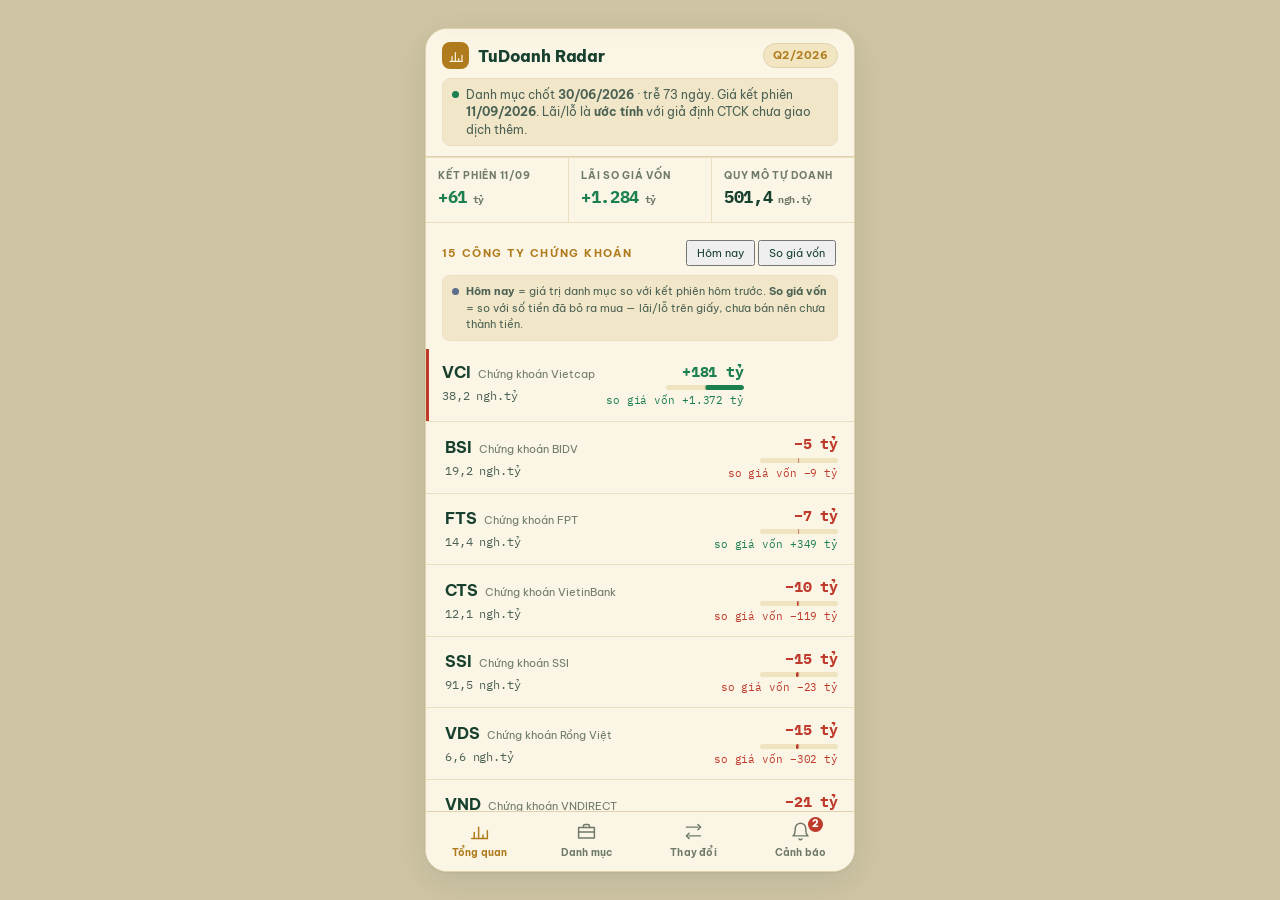
==== docs/index.html @ adf34b7e "Deploy theo cách BCTC Radar: GitHub Pages từ /docs, không cần Cloudflare; nút sao chép mã đăng ký th" ====
<!doctype html>
<html lang="vi">
<head>
<meta charset="utf-8">
<meta name="viewport" content="width=device-width, initial-scale=1, viewport-fit=cover">
<title>TuDoanh Radar</title>
<meta name="description" content="Theo dõi danh mục tự doanh của các công ty chứng khoán niêm yết: giá trị hôm nay, lãi/lỗ so giá vốn, thay đổi theo quý, cảnh báo cuối ngày.">
<link rel="manifest" href="manifest.webmanifest">
<meta name="theme-color" content="#FBF5E6" media="(prefers-color-scheme: light)">
<meta name="theme-color" content="#14301F" media="(prefers-color-scheme: dark)">
<meta name="apple-mobile-web-app-capable" content="yes">
<meta name="apple-mobile-web-app-title" content="TuDoanh">
<link rel="apple-touch-icon" href="icons/icon-192.png">
<link rel="icon" href="icons/icon-192.png">
<link rel="preconnect" href="https://fonts.googleapis.com">
<link rel="preconnect" href="https://fonts.gstatic.com" crossorigin>
<link rel="stylesheet" href="https://fonts.googleapis.com/css2?family=Be+Vietnam+Pro:wght@400;500;600;700;800&family=IBM+Plex+Mono:wght@400;500;600&display=swap">
<link rel="stylesheet" href="styles.css">
</head>
<body>
<div class="stage">
<div class="phone">

  <header>
    <div class="brandrow">
      <div class="mark" aria-hidden="true"><svg class="icon s16" viewBox="0 0 24 24"><path d="M3 20h18"/><path d="M6 20v-7M11 20V7M16 20v-4M21 20V11"/></svg></div>
      <div class="brand">TuDoanh Radar</div>
      <div class="qchip" id="qchip">—</div>
    </div>
    <div class="notice" id="notice">
      <div class="dot" id="noticeDot" aria-hidden="true"></div>
      <div id="noticeText">Đang tải dữ liệu…</div>
    </div>
  </header>

  <main id="main">
    <!-- TAB 1 -->
    <section class="panel on" id="p-over" role="tabpanel" aria-label="Tổng quan">
      <div class="stats" id="overStats"></div>
      <div class="sechead">
        <h2 id="overH2">—</h2>
        <div class="seg mini" role="group" aria-label="Xếp theo">
          <button type="button" data-mode="day" aria-pressed="true">Hôm nay</button>
          <button type="button" data-mode="pnl" aria-pressed="false">So giá vốn</button>
        </div>
      </div>
      <div class="notice" style="margin:0 16px 8px;font-size:11px">
        <div class="dot" style="background:var(--est)" aria-hidden="true"></div>
        <div><b>Hôm nay</b> = giá trị danh mục so với kết phiên hôm trước. <b>So giá vốn</b> = so với số tiền đã bỏ ra mua — lãi/lỗ trên giấy, chưa bán nên chưa thành tiền.</div>
      </div>
      <div class="board" id="brokerBoard"></div>
      <div class="empty" id="overNote"></div>
    </section>

    <!-- TAB 2 -->
    <section class="panel" id="p-port" role="tabpanel" aria-label="Danh mục">
      <div class="pickrow" id="pickRow"></div>
      <div id="portBody"></div>
    </section>

    <!-- TAB 3 -->
    <section class="panel" id="p-diff" role="tabpanel" aria-label="Thay đổi quý">
      <div class="pickrow" id="diffPickRow"></div>
      <div class="notice" style="margin:11px 16px 0">
        <div class="dot" style="background:var(--est)" aria-hidden="true"></div>
        <div>So sánh hai ảnh chụp danh mục cuối hai quý liên tiếp, ghép theo mã. Mua rồi bán hết trong quý sẽ <b>không nhìn thấy</b> — đó là giới hạn của BCTC, không phải của app.</div>
      </div>
      <div id="diffBody"></div>
    </section>

    <!-- TAB 4 -->
    <section class="panel" id="p-alert" role="tabpanel" aria-label="Cảnh báo">
      <div class="sechead"><h2>Phiên gần nhất</h2><div class="meta" id="alertMeta">—</div></div>
      <div id="alertList"></div>

      <div class="sechead"><h2>Công ty theo dõi</h2><div class="meta" id="trackMeta">—</div></div>
      <div id="trackList"></div>
      <div class="setrow">
        <div class="h">Thêm công ty mới hoặc bóc BCTC quý mới: làm trên <b>máy tính</b> (màn hình duyệt). Tại đây chỉ bật/tắt; thay đổi có hiệu lực từ lần chạy 15:20 kế tiếp.</div>
      </div>

      <div class="sechead"><h2>Ngưỡng cảnh báo</h2><div class="meta" id="setMeta">4 quy tắc</div></div>
      <div class="setrow">
        <div class="setlab"><span class="t">R1 · Một mã biến động mạnh</span><span class="v num" id="r1v">—</span></div>
        <input type="range" id="r1" min="3" max="15" step="0.5" aria-label="Ngưỡng R1">
        <div class="h">Chỉ báo khi giá trị nắm giữ mã đó ≥ <span id="r1min">20</span> tỷ. Không có điều kiện kép này thì mọi mã nhỏ nhảy 7% đều rung chuông vô nghĩa.</div>
      </div>
      <div class="setrow">
        <div class="setlab"><span class="t">R2 · Lãi/lỗ toàn danh mục đổi</span><span class="v num" id="r2v">—</span></div>
        <input type="range" id="r2" min="20" max="400" step="10" aria-label="Ngưỡng R2">
        <div class="h">Tính trên một công ty, trong một phiên.</div>
      </div>
      <div class="setrow">
        <div class="setlab"><span class="t">R3 · Mã trụ cột chạm sàn/trần</span><span class="v num">&gt; 20%</span></div>
        <div class="h">Áp dụng cho mã chiếm trên 20% danh mục của một công ty. Luôn bật.</div>
      </div>
      <div class="setrow">
        <div class="setlab"><span class="t">R4 · Lãi/lỗ so giá vốn vượt ngưỡng</span><span class="v num" id="r4v">—</span></div>
        <input type="range" id="r4" min="5" max="40" step="1" aria-label="Ngưỡng R4">
        <div class="h">Chỉ báo lần đầu chạm, không lặp lại mỗi ngày.</div>
      </div>
      <div class="setrow"><div class="h" id="setSaved"></div></div>

      <div class="sechead"><h2>Cách bắn cảnh báo</h2><div class="meta">không máy chủ</div></div>
      <div class="setrow">
        <div class="setlab"><span class="t">Quét một lần sau phiên</span><span class="v num">15:20 · T2–T6</span></div>
        <div class="h">Không có máy chủ nào chạy 24/7. Đúng 15:20, GitHub tự khởi động một máy tạm (~3 phút, miễn phí): lấy giá các mã đang giữ, tính lại danh mục, soi 4 quy tắc, gửi thông báo, lưu kết quả, rồi tắt. Có thể trễ 10–30 phút giờ cao điểm.</div>
      </div>
      <div class="setrow">
        <div class="setlab"><span class="t">Nhịp tim mỗi thứ Hai</span><span class="v">luôn bật</span></div>
        <div class="h">Thứ Hai 15:20 luôn gửi <i>"TuDoanh Radar vẫn chạy"</i> kể cả khi không có gì. Thứ Hai mà máy không rung = có chỗ hỏng.</div>
      </div>
      <div class="setrow">
        <div class="pushstate" id="pushState"><span class="dot"></span><span>Đang kiểm tra…</span></div>
        <button class="btn primary" id="pushBtn" type="button">Bật thông báo trên máy này</button>
        <button class="btn" id="testBtn" type="button" hidden>Gửi thử một thông báo</button>
        <div class="h" id="pushHelp">Bấm một lần trên mỗi điện thoại muốn nhận. Trên Android: cài app vào màn hình chính trước (menu Chrome ⋮ → "Cài đặt ứng dụng" / "Thêm vào màn hình chính"), rồi mở từ màn hình chính mới bấm nút này.</div>
      </div>
      <div class="setrow"><div class="h" id="srcInfo"></div></div>
    </section>
  </main>

  <nav role="tablist">
    <button role="tab" aria-selected="true" data-tab="over"><svg class="icon" viewBox="0 0 24 24" aria-hidden="true"><path d="M3 20h18"/><path d="M6 20v-7M11 20V7M16 20v-4M21 20V11"/></svg><span class="tx">Tổng quan</span></button>
    <button role="tab" aria-selected="false" data-tab="port"><svg class="icon" viewBox="0 0 24 24" aria-hidden="true"><path d="M3 7.5h18v12H3z"/><path d="M8.5 7.5V6a2 2 0 0 1 2-2h3a2 2 0 0 1 2 2v1.5"/><path d="M3 12.5h18"/></svg><span class="tx">Danh mục</span></button>
    <button role="tab" aria-selected="false" data-tab="diff"><svg class="icon" viewBox="0 0 24 24" aria-hidden="true"><path d="M4 7h13M17 4l3 3-3 3"/><path d="M20 17H7M7 14l-3 3 3 3"/></svg><span class="tx">Thay đổi</span></button>
    <button role="tab" aria-selected="false" data-tab="alert"><svg class="icon" viewBox="0 0 24 24" aria-hidden="true"><path d="M18 8.5A6 6 0 0 0 6 8.5c0 6.5-2.5 8.5-2.5 8.5h17S18 15 18 8.5"/><path d="M13.7 20.5a2 2 0 0 1-3.4 0"/></svg><span class="tx">Cảnh báo</span><span class="navcount" id="navCount" hidden>0</span></button>
  </nav>

  <div class="toast" id="toast" aria-live="polite"><div class="notif"><div class="ic"><svg class="icon s16" viewBox="0 0 24 24" aria-hidden="true"><path d="M3 20h18"/><path d="M6 20v-7M11 20V7M16 20v-4M21 20V11"/></svg></div><div><div class="app"><b>TuDoanh Radar</b> · vừa xong</div><div class="ti" id="toastTitle">—</div><div class="bo" id="toastBody"></div><div class="ac">BẤM ĐỂ ĐÓNG</div></div></div></div>

  <div class="sheetwrap" id="sheetWrap">
    <div class="sheet" role="dialog" aria-label="Chi tiết" aria-modal="true">
      <div class="sheethead"><div class="s mono" id="shSym">—</div><div class="sub" id="shSub">—</div>
        <button class="xbtn" id="shClose" type="button" aria-label="Đóng"><svg class="icon s16" viewBox="0 0 24 24" aria-hidden="true"><path d="M18 6L6 18M6 6l12 12"/></svg></button></div>
      <div class="sheetbody" id="shBody"></div>
    </div>
  </div>

</div>
</div>
<script src="config.js"></script>
<script src="app.js"></script>
</body>
</html>
---- docs/styles.css ----
/* ============================================================
   Kế thừa nguyên hệ token của KingStock (static/styles.css) —
   hai app nằm cạnh nhau trên cùng một máy thì phải là anh em.
   Chỉ thêm token mới cho thứ KingStock không có: nhãn nguồn số
   liệu, cờ đối chiếu, và bảng màu phân loại cho biểu đồ tỷ trọng.
   ============================================================ */
:root{
  --bg:#CFC4A4;
  --surface:#FBF5E6;
  --surface-2:#F1E6C8;
  --surface-3:#EFE3C0;
  --line:#DFD1AB;
  --line-soft:#EBDFBF;
  --text:#17402F;
  --text-dim:#4A6154;
  --text-mute:#6F7A69;
  --accent:#AF7B1C;
  --accent-ink:#FFF8E8;
  --accent-soft:#F2E5C2;
  --up:#1B7F4F;
  --down:#BE3A2B;
  --ref:#AF7B1C;
  --shadow:0 1px 2px rgba(23,64,47,.07), 0 10px 30px rgba(23,64,47,.10);

  /* Mới: nguồn gốc con số. Cố ý KHÔNG dùng đỏ/xanh — hai màu đó
     đã dành riêng cho lãi/lỗ, dùng lại sẽ đọc nhầm thành P&L. */
  --est:#5B6E8C;          /* KL ước tính (suy từ giá) */
  --est-bg:#E7E9EE;
  --flag:#C98A12;         /* cờ đối chiếu cần xem lại */
  --flag-bg:#F7EBCD;

  /* Bảng màu phân loại cho biểu đồ tỷ trọng.
     Đã chạy qua scripts/validate_palette.js — PASS cả 6 kiểm định
     (dải sáng, sàn chroma, tách màu cho người mù màu, sàn thị lực
     thường, tương phản nền). Không có đỏ, không có xanh lá. */
  --c1:#1D6FB8; --c2:#C4650F; --c3:#6D4AC0; --c4:#0E9488; --c5:#AF7B1C;
}
@media (prefers-color-scheme:dark){
  :root:not([data-theme="light"]){
    --bg:#0C1E14; --surface:#14301F; --surface-2:#1D3E2A; --surface-3:#22462F;
    --line:#2B5239; --line-soft:#234630;
    --text:#F4EBD5; --text-dim:#C3CFBB; --text-mute:#88997F;
    --accent:#E0B057; --accent-ink:#12281B; --accent-soft:#33482C;
    --up:#3FBF7F; --down:#E8574C; --ref:#E0B057;
    --shadow:0 1px 2px rgba(0,0,0,.45), 0 12px 34px rgba(0,0,0,.5);
    --est:#9DB0CC; --est-bg:#26384A;
    --flag:#E0B057; --flag-bg:#3A3620;
    --c1:#3E87C4; --c2:#C97934; --c3:#8A6AD0; --c4:#219A91; --c5:#B98C37;
  }
}
:root[data-theme="dark"]{
  --bg:#0C1E14; --surface:#14301F; --surface-2:#1D3E2A; --surface-3:#22462F;
  --line:#2B5239; --line-soft:#234630;
  --text:#F4EBD5; --text-dim:#C3CFBB; --text-mute:#88997F;
  --accent:#E0B057; --accent-ink:#12281B; --accent-soft:#33482C;
  --up:#3FBF7F; --down:#E8574C; --ref:#E0B057;
  --shadow:0 1px 2px rgba(0,0,0,.45), 0 12px 34px rgba(0,0,0,.5);
  --est:#9DB0CC; --est-bg:#26384A;
  --flag:#E0B057; --flag-bg:#3A3620;
  --c1:#3E87C4; --c2:#C97934; --c3:#8A6AD0; --c4:#219A91; --c5:#B98C37;
}

*{box-sizing:border-box}
body{
  margin:0;background:var(--bg);color:var(--text);
  font-family:"Be Vietnam Pro",-apple-system,BlinkMacSystemFont,"Segoe UI",Roboto,sans-serif;
  font-size:15px;line-height:1.5;-webkit-font-smoothing:antialiased;
}
.mono{font-family:"IBM Plex Mono",ui-monospace,SFMono-Regular,Menlo,monospace;font-variant-numeric:tabular-nums}
.num{font-family:"IBM Plex Mono",ui-monospace,Menlo,monospace;font-variant-numeric:tabular-nums;letter-spacing:-.01em}
button{font:inherit;color:inherit}
:focus-visible{outline:2px solid var(--accent);outline-offset:2px}
@media (prefers-reduced-motion:reduce){*{animation:none!important;transition:none!important}}

/* ---------- Khung điện thoại ---------- */
.stage{min-height:100vh;display:flex;justify-content:center;align-items:flex-start}
.phone{
  width:100%;max-width:430px;min-height:100vh;height:100dvh;
  background:var(--surface);display:flex;flex-direction:column;position:relative;
  border-left:1px solid var(--line);border-right:1px solid var(--line);
}
@media (min-width:900px){
  .stage{padding:28px 0}
  .phone{min-height:auto;height:calc(100vh - 56px);border-radius:22px;overflow:hidden;box-shadow:var(--shadow);border:1px solid var(--line)}
}
.srcline{font-size:10.5px;color:var(--text-mute);padding:0 16px 10px}
.err{margin:14px 16px;padding:12px;border:1px solid var(--down);border-radius:10px;font-size:12.5px;background:var(--surface-2)}
.phone header{
  flex:0 0 auto;background:var(--surface);border-bottom:1px solid var(--line);
  padding:13px 16px 10px;display:flex;flex-direction:column;gap:9px;
}
.brandrow{display:flex;align-items:center;gap:9px}
.mark{
  width:27px;height:27px;border-radius:8px;background:var(--accent);color:var(--accent-ink);
  display:grid;place-items:center;flex:0 0 auto;
}
.brand{font-weight:800;font-size:16px;letter-spacing:-.01em;flex:1}
.qchip{
  background:var(--accent-soft);color:var(--accent);border:1px solid var(--line);
  padding:3px 9px;border-radius:99px;font-size:11px;font-weight:700;letter-spacing:.04em;
}
/* Dòng này là yêu cầu thiết kế, không phải trang trí: số liệu trễ 45 ngày
   mà không nói ra thì người dùng sẽ tự đánh lừa mình. */
.notice{
  display:flex;align-items:flex-start;gap:7px;font-size:11.5px;color:var(--text-dim);
  background:var(--surface-2);border:1px solid var(--line-soft);border-radius:8px;padding:7px 9px;
}
.notice .dot{width:7px;height:7px;border-radius:50%;background:var(--up);margin-top:5px;flex:0 0 auto}

.phone main{flex:1 1 auto;overflow-y:auto;overscroll-behavior:contain}
.panel{display:none}
.panel.on{display:block}
.sechead{display:flex;align-items:baseline;justify-content:space-between;gap:10px;padding:15px 16px 7px}
.sechead h2{margin:0;font-size:10.5px;font-weight:700;letter-spacing:.13em;text-transform:uppercase;color:var(--accent)}
.sechead .meta{font-size:11px;color:var(--text-mute)}

/* ---------- Dải 3 số tổng ---------- */
.stats{display:grid;grid-template-columns:repeat(3,1fr);gap:1px;background:var(--line-soft);border-block:1px solid var(--line-soft)}
.stat{background:var(--surface);padding:11px 12px;display:flex;flex-direction:column;gap:2px;min-width:0}
.stat .k{font-size:9.5px;letter-spacing:.08em;text-transform:uppercase;color:var(--text-mute);font-weight:700}
.stat .v{font-size:17px;font-weight:700;letter-spacing:-.02em;white-space:nowrap}
.stat .u{font-size:10px;color:var(--text-mute)}
.up{color:var(--up)}.down{color:var(--down)}

/* ---------- Danh sách CTCK ---------- */
.board{display:flex;flex-direction:column}
.brow{
  position:relative;display:grid;grid-template-columns:minmax(0,1fr) auto;gap:10px;
  align-items:center;padding:11px 16px 11px 19px;
  border-bottom:1px solid var(--line-soft);background:none;border-left:0;border-right:0;border-top:0;
  width:100%;text-align:left;cursor:pointer;
}
.brow:hover{background:var(--surface-2)}
.brow::before{content:"";position:absolute;left:0;top:0;bottom:0;width:3px;background:transparent}
.brow.alert::before{background:var(--down)}
.bmain{display:flex;flex-direction:column;gap:3px;min-width:0}
.bsym{display:flex;align-items:baseline;gap:7px}
.bsym .s{font-weight:700;font-size:15.5px}
.bsym .n{font-size:11px;color:var(--text-mute);overflow:hidden;text-overflow:ellipsis;white-space:nowrap}
.bsize{font-size:11.5px;color:var(--text-dim)}
.bpnl{display:flex;flex-direction:column;align-items:flex-end;gap:3px;flex:0 0 auto}
.bpnl .v{font-size:14.5px;font-weight:700;white-space:nowrap}
.bpnl .d{font-size:10.5px;white-space:nowrap}
/* Thanh lãi/lỗ phân kỳ: gốc ở giữa = 0 */
.dbar{width:78px;height:5px;background:var(--surface-3);border-radius:99px;position:relative;overflow:hidden}
.dbar i{position:absolute;top:0;bottom:0;border-radius:99px}
.dbar::after{content:"";position:absolute;left:50%;top:-1px;bottom:-1px;width:1px;background:var(--line);transform:translateX(-.5px)}

/* ---------- Chip ---------- */
.chip{
  display:inline-flex;align-items:center;gap:4px;padding:2px 7px;border-radius:5px;
  font-size:10px;font-weight:700;letter-spacing:.04em;white-space:nowrap;border:1px solid transparent;
}
.chip.est{background:var(--est-bg);color:var(--est);border-color:var(--est)}
.chip.disc{background:var(--surface-2);color:var(--text-mute);border-color:var(--line)}
.chip.flag{background:var(--flag-bg);color:var(--flag);border-color:var(--flag)}
.chip.new{background:rgba(29,111,184,.12);color:var(--c1);border-color:var(--c1)}
.chip.out{background:rgba(190,58,43,.1);color:var(--down);border-color:var(--down)}
.chip.add{background:rgba(27,127,79,.11);color:var(--up);border-color:var(--up)}
.chip.cut{background:var(--surface-2);color:var(--text-dim);border-color:var(--line)}
.chip.cls{background:var(--accent-soft);color:var(--accent);border-color:var(--accent)}
/* Nguồn thứ ba: người dùng gõ vào. Tím — không trùng công bố (xám), ước tính (xanh xám), lãi/lỗ (đỏ/xanh). */
.chip.man{background:rgba(109,74,192,.11);color:var(--c3);border-color:var(--c3)}

/* Ô "không tính được" bấm được → mở nhập tay */
.linkbtn{
  border:0;background:none;padding:0;cursor:pointer;font:inherit;
  color:var(--c3);font-weight:700;text-decoration:underline dotted;text-underline-offset:3px;font-size:inherit;
}
.form{display:flex;flex-direction:column;gap:9px}
.frow{display:grid;grid-template-columns:70px 1fr 1fr 1fr;gap:6px;align-items:end}
.frow label{display:flex;flex-direction:column;gap:3px;font-size:9.5px;letter-spacing:.06em;text-transform:uppercase;color:var(--text-mute);font-weight:700;min-width:0}
.frow input{
  width:100%;min-width:0;background:var(--surface-2);border:1px solid var(--line);border-radius:7px;
  padding:7px 8px;font:inherit;font-size:13px;color:inherit;
}
.frow input.num{font-family:"IBM Plex Mono",Menlo,monospace;text-align:right}
.fadded{display:flex;flex-direction:column;gap:4px}
.fadded div{display:grid;grid-template-columns:60px 1fr auto;gap:8px;font-size:12px;padding:5px 0;border-bottom:1px solid var(--line-soft)}

/* ---------- Chọn CTCK ---------- */
.pickrow{display:flex;gap:7px;overflow-x:auto;padding:11px 16px;border-bottom:1px solid var(--line-soft);scrollbar-width:thin}
.pick{
  flex:0 0 auto;border:1px solid var(--line);background:var(--surface-2);color:var(--text-dim);
  padding:6px 12px;border-radius:99px;font-size:12.5px;font-weight:700;cursor:pointer;
}
.pick[aria-pressed="true"]{background:var(--accent);color:var(--accent-ink);border-color:var(--accent)}

.seg.mini{padding:2px;gap:2px}
.seg.mini button{padding:3px 9px;font-size:11px}

/* ---------- Thẻ tóm tắt danh mục ---------- */
.sumcard{margin:13px 16px;border:1px solid var(--line);border-radius:12px;background:var(--surface-2);overflow:hidden}
.sumtop{padding:12px 14px;display:flex;flex-direction:column;gap:11px}
/* Số lớn duy nhất của thẻ: kết phiên hôm nay. Mọi số khác đứng dưới, nhỏ hơn. */
.hero{display:flex;flex-direction:column;gap:2px;padding-bottom:10px;border-bottom:1px solid var(--line)}
.hero .k{font-size:9.5px;letter-spacing:.08em;text-transform:uppercase;color:var(--text-mute);font-weight:700}
.hero .big{font-size:30px;font-weight:800;letter-spacing:-.03em;line-height:1.1;white-space:nowrap}
.hero .big .u{font-size:14px;font-weight:600;letter-spacing:0;margin-left:3px}
.hero .pct{font-size:12px;font-weight:600}
.hero .pct span{color:var(--text-mute);font-weight:400}
.sumgrid{display:grid;grid-template-columns:1fr 1fr;gap:9px 12px}
.sumgrid>div{display:flex;flex-direction:column;gap:1px;min-width:0}
.sumgrid .k{font-size:9.5px;letter-spacing:.07em;text-transform:uppercase;color:var(--text-mute);font-weight:700}
.sumgrid .v{font-size:15px;font-weight:700;white-space:nowrap}

/* ---------- Biểu đồ tỷ trọng (thanh xếp chồng) ---------- */
.compbar{display:flex;gap:2px;height:24px;border-radius:6px;overflow:hidden;background:var(--surface-3)}
.compbar i{display:block;min-width:3px}
.compbar i.other{
  background:repeating-linear-gradient(45deg,var(--surface-3),var(--surface-3) 3px,var(--line) 3px,var(--line) 5px);
}
.legend{display:flex;flex-wrap:wrap;gap:5px 13px;font-size:11px;color:var(--text-dim)}
.legend span{display:inline-flex;align-items:center;gap:5px}
.legend i{width:9px;height:9px;border-radius:2.5px;flex:0 0 auto}
.legend i.other{background:repeating-linear-gradient(45deg,var(--surface-3),var(--surface-3) 2px,var(--line) 2px,var(--line) 4px)}

/* ---------- Nhóm tài sản ---------- */
.acrow{display:flex;gap:6px;padding:0 16px 10px}
.ac{
  flex:1;border:1px solid var(--line);background:var(--surface);border-radius:8px;
  padding:7px 4px;cursor:pointer;display:flex;flex-direction:column;gap:1px;align-items:center;
}
.ac[aria-pressed="true"]{background:var(--accent-soft);border-color:var(--accent)}
.ac .t{font-size:11px;font-weight:700;letter-spacing:.05em}
.ac .n{font-size:10px;color:var(--text-mute)}

/* ---------- Bảng nắm giữ ---------- */
.hhead,.hrow{
  display:grid;grid-template-columns:minmax(56px,auto) minmax(0,1fr) minmax(76px,auto);
  gap:10px;padding:9px 16px;align-items:center;
}
.hhead{
  font-size:9.5px;letter-spacing:.07em;text-transform:uppercase;color:var(--text-mute);font-weight:700;
  border-block:1px solid var(--line-soft);background:var(--surface-2);position:sticky;top:0;z-index:2;
}
.hrow{border-bottom:1px solid var(--line-soft);background:none;border-left:0;border-right:0;border-top:0;width:100%;text-align:left;cursor:pointer}
.hrow:hover{background:var(--surface-2)}
.hsym{display:flex;flex-direction:column;gap:2px;min-width:0}
.hsym .s{font-weight:700;font-size:14.5px}
.hmid{display:flex;flex-direction:column;gap:2px;min-width:0;font-size:11px;color:var(--text-dim)}
.hmid .kl{display:flex;align-items:center;gap:5px;flex-wrap:wrap}
.hval{display:flex;flex-direction:column;align-items:flex-end;gap:2px;white-space:nowrap}
.hval .v{font-size:14px;font-weight:600}
.hval .c{font-size:10.5px;font-weight:600}

/* ---------- Hộp trống / ghi chú ---------- */
.empty{
  margin:14px 16px;padding:15px;border:1px dashed var(--line);border-radius:11px;
  background:var(--surface-2);font-size:12.5px;color:var(--text-dim);line-height:1.6;
}
.empty b{color:var(--text);display:block;margin-bottom:4px;font-size:13px}

/* ---------- Cảnh báo ---------- */
.alert{
  display:flex;gap:11px;padding:12px 16px;border-bottom:1px solid var(--line-soft);align-items:flex-start;
}
.rulebadge{
  flex:0 0 auto;width:31px;height:31px;border-radius:8px;display:grid;place-items:center;
  font-size:11.5px;font-weight:800;background:var(--surface-2);border:1px solid var(--line);color:var(--text-dim);
}
.rulebadge.hot{background:var(--down);border-color:var(--down);color:#fff}
.abody{flex:1;min-width:0;display:flex;flex-direction:column;gap:3px}
.atitle{font-size:13.5px;font-weight:600;line-height:1.4}
.ameta{font-size:10.5px;color:var(--text-mute)}

/* ---------- Cài đặt ---------- */
.setrow{padding:13px 16px;border-bottom:1px solid var(--line-soft);display:flex;flex-direction:column;gap:7px}
.setlab{display:flex;justify-content:space-between;align-items:baseline;gap:10px}
.setlab .t{font-size:13px;font-weight:600}
.setlab .v{font-size:13px;font-weight:700;color:var(--accent)}
.setrow .h{font-size:11px;color:var(--text-mute);line-height:1.5}
input[type=range]{width:100%;accent-color:var(--accent);margin:0}
.btn{
  border:1px solid var(--line);background:var(--surface-2);color:var(--text);
  padding:9px 15px;border-radius:9px;font-size:13.5px;font-weight:600;cursor:pointer;
}
.btn.primary{background:var(--accent);border-color:var(--accent);color:var(--accent-ink)}
.btn.ghost{background:none}

/* ---------- Danh sách công ty theo dõi (tab Cài đặt) ---------- */
.trow{
  display:grid;grid-template-columns:minmax(0,1fr) auto auto;gap:10px;align-items:center;
  padding:10px 12px 10px 16px;border-bottom:1px solid var(--line-soft);
}
.trow.off{opacity:.55}
.trow .nm{display:flex;flex-direction:column;gap:1px;min-width:0}
.trow .nm .s{font-weight:700;font-size:14px}
.trow .nm .n{font-size:10.5px;color:var(--text-mute);overflow:hidden;text-overflow:ellipsis;white-space:nowrap}
.tbtn{
  border:1px solid var(--line);background:var(--surface-2);border-radius:7px;
  padding:5px 9px;font-size:11px;font-weight:600;cursor:pointer;white-space:nowrap;color:var(--text-dim);
}
.tbtn.x{width:30px;padding:5px 0;display:grid;place-items:center;color:var(--down)}
.search{
  width:100%;background:var(--surface-2);border:1px solid var(--line);border-radius:9px;
  padding:9px 11px;font:inherit;font-size:14px;color:inherit;
}
.urow{
  display:grid;grid-template-columns:minmax(0,1fr) auto;gap:10px;align-items:center;
  padding:9px 0;border-bottom:1px solid var(--line-soft);
}
.urow .floor{font-size:9.5px;letter-spacing:.06em;color:var(--text-mute);margin-left:6px;font-weight:600}
.confirm{
  display:flex;gap:8px;align-items:center;flex-wrap:wrap;padding:9px 12px;
  background:var(--flag-bg);border-top:1px solid var(--flag);font-size:12px;
}
.confirm .btn{padding:5px 10px;font-size:12px}

/* ---------- Xem trước thông báo (mô phỏng thẻ Android) ---------- */
.notif{
  margin:4px 0 2px;border:1px solid var(--line);border-radius:14px;background:var(--surface);
  box-shadow:var(--shadow);padding:11px 13px;display:grid;grid-template-columns:auto 1fr;gap:10px;align-items:start;
}
.notif .ic{width:34px;height:34px;border-radius:9px;background:var(--accent);color:var(--accent-ink);display:grid;place-items:center}
.notif .app{font-size:10.5px;color:var(--text-mute);display:flex;gap:6px;align-items:center}
.notif .app b{color:var(--text-dim);font-weight:600}
.notif .ti{font-size:13.5px;font-weight:700;margin-top:2px;line-height:1.35}
.notif .bo{font-size:12px;color:var(--text-dim);line-height:1.45;margin-top:1px}
.notif .ac{font-size:11px;color:var(--accent);font-weight:700;margin-top:6px;letter-spacing:.03em}

/* Thông báo thử trượt xuống trong khung điện thoại */
.toast{
  position:absolute;left:10px;right:10px;top:8px;z-index:60;
  transform:translateY(-130%);transition:transform .35s cubic-bezier(.2,.8,.2,1);
}
.toast.on{transform:translateY(0)}
.toast .notif{margin:0}

.pushstate{display:flex;align-items:center;gap:8px;font-size:12px;color:var(--text-dim)}
.pushstate .dot{width:8px;height:8px;border-radius:50%;background:var(--line);flex:0 0 auto}
.pushstate.on .dot{background:var(--up)}

/* ---------- Thanh tab dưới ---------- */
.phone nav{
  flex:0 0 auto;display:grid;grid-template-columns:repeat(4,1fr);
  background:var(--surface);border-top:1px solid var(--line);
}
.phone nav button{
  border:0;background:none;padding:9px 2px 11px;cursor:pointer;
  display:flex;flex-direction:column;align-items:center;gap:3px;color:var(--text-mute);position:relative;
}
.phone nav button[aria-selected="true"]{color:var(--accent)}
.phone nav .tx{font-size:10px;font-weight:700;letter-spacing:.02em}
.navcount{
  position:absolute;top:5px;left:calc(50% + 7px);min-width:15px;height:15px;padding:0 4px;
  border-radius:99px;background:var(--down);color:#fff;font-size:9.5px;font-weight:800;
  display:grid;place-items:center;
}
.icon{width:21px;height:21px;fill:none;stroke:currentColor;stroke-width:1.7;stroke-linecap:round;stroke-linejoin:round}
.icon.s16{width:16px;height:16px}

/* ---------- Sheet chi tiết ---------- */
.sheetwrap{
  position:absolute;inset:0;background:rgba(23,64,47,.4);display:none;
  align-items:flex-end;z-index:40;
}
.sheetwrap.on{display:flex}
.sheet{
  width:100%;max-height:82%;background:var(--surface);border-radius:16px 16px 0 0;
  border-top:1px solid var(--line);display:flex;flex-direction:column;overflow:hidden;
}
.sheethead{
  padding:13px 15px;border-bottom:1px solid var(--line-soft);display:flex;align-items:center;gap:10px;
}
.sheethead .s{font-size:17px;font-weight:800}
.sheethead .sub{font-size:11px;color:var(--text-mute);flex:1}
.xbtn{border:1px solid var(--line);background:var(--surface-2);border-radius:8px;width:30px;height:30px;display:grid;place-items:center;cursor:pointer;flex:0 0 auto}
.sheetbody{padding:14px 15px 20px;overflow-y:auto;display:flex;flex-direction:column;gap:13px}
.kv{display:grid;grid-template-columns:1fr auto;gap:8px 12px;font-size:13px}
.kv dt{color:var(--text-mute);font-size:12px}
.kv dd{margin:0;font-weight:600;text-align:right}
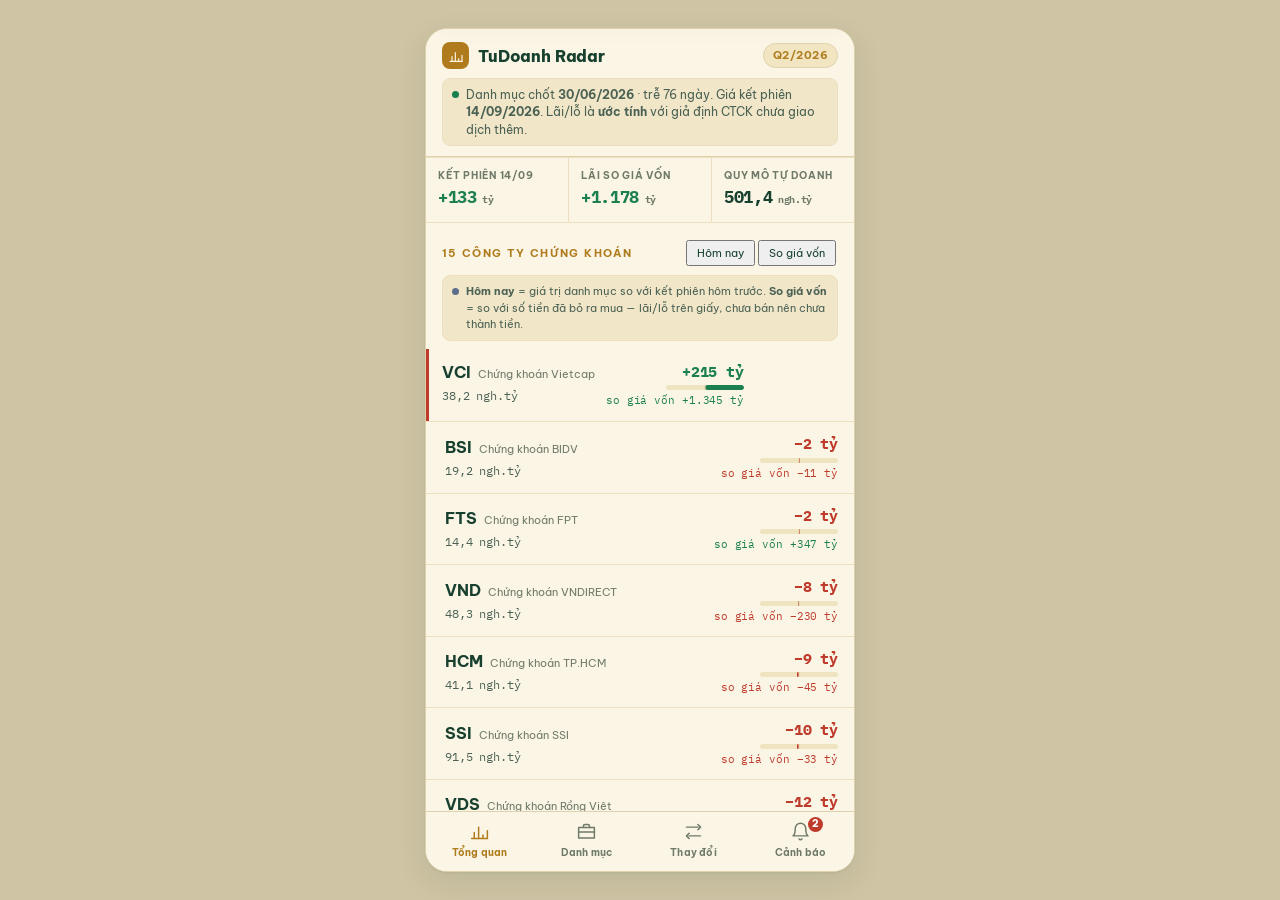
==== commit d96de543: "Job không tin nến hôm nay khi DNSE chưa chốt; chạy lại 14/09 với giá kết phiên 14/09/2026 job 15:32 " ====
--- a/docs/index.html
+++ b/docs/index.html
@@ -1,145 +1,145 @@
-<!doctype html>
-<html lang="vi">
-<head>
-<meta charset="utf-8">
-<meta name="viewport" content="width=device-width, initial-scale=1, viewport-fit=cover">
-<title>TuDoanh Radar</title>
-<meta name="description" content="Theo dõi danh mục tự doanh của các công ty chứng khoán niêm yết: giá trị hôm nay, lãi/lỗ so giá vốn, thay đổi theo quý, cảnh báo cuối ngày.">
-<link rel="manifest" href="manifest.webmanifest">
-<meta name="theme-color" content="#FBF5E6" media="(prefers-color-scheme: light)">
-<meta name="theme-color" content="#14301F" media="(prefers-color-scheme: dark)">
-<meta name="apple-mobile-web-app-capable" content="yes">
-<meta name="apple-mobile-web-app-title" content="TuDoanh">
-<link rel="apple-touch-icon" href="icons/icon-192.png">
-<link rel="icon" href="icons/icon-192.png">
-<link rel="preconnect" href="https://fonts.googleapis.com">
-<link rel="preconnect" href="https://fonts.gstatic.com" crossorigin>
-<link rel="stylesheet" href="https://fonts.googleapis.com/css2?family=Be+Vietnam+Pro:wght@400;500;600;700;800&family=IBM+Plex+Mono:wght@400;500;600&display=swap">
-<link rel="stylesheet" href="styles.css">
-</head>
-<body>
-<div class="stage">
-<div class="phone">
-
-  <header>
-    <div class="brandrow">
-      <div class="mark" aria-hidden="true"><svg class="icon s16" viewBox="0 0 24 24"><path d="M3 20h18"/><path d="M6 20v-7M11 20V7M16 20v-4M21 20V11"/></svg></div>
-      <div class="brand">TuDoanh Radar</div>
-      <div class="qchip" id="qchip">—</div>
-    </div>
-    <div class="notice" id="notice">
-      <div class="dot" id="noticeDot" aria-hidden="true"></div>
-      <div id="noticeText">Đang tải dữ liệu…</div>
-    </div>
-  </header>
-
-  <main id="main">
-    <!-- TAB 1 -->
-    <section class="panel on" id="p-over" role="tabpanel" aria-label="Tổng quan">
-      <div class="stats" id="overStats"></div>
-      <div class="sechead">
-        <h2 id="overH2">—</h2>
-        <div class="seg mini" role="group" aria-label="Xếp theo">
-          <button type="button" data-mode="day" aria-pressed="true">Hôm nay</button>
-          <button type="button" data-mode="pnl" aria-pressed="false">So giá vốn</button>
-        </div>
-      </div>
-      <div class="notice" style="margin:0 16px 8px;font-size:11px">
-        <div class="dot" style="background:var(--est)" aria-hidden="true"></div>
-        <div><b>Hôm nay</b> = giá trị danh mục so với kết phiên hôm trước. <b>So giá vốn</b> = so với số tiền đã bỏ ra mua — lãi/lỗ trên giấy, chưa bán nên chưa thành tiền.</div>
-      </div>
-      <div class="board" id="brokerBoard"></div>
-      <div class="empty" id="overNote"></div>
-    </section>
-
-    <!-- TAB 2 -->
-    <section class="panel" id="p-port" role="tabpanel" aria-label="Danh mục">
-      <div class="pickrow" id="pickRow"></div>
-      <div id="portBody"></div>
-    </section>
-
-    <!-- TAB 3 -->
-    <section class="panel" id="p-diff" role="tabpanel" aria-label="Thay đổi quý">
-      <div class="pickrow" id="diffPickRow"></div>
-      <div class="notice" style="margin:11px 16px 0">
-        <div class="dot" style="background:var(--est)" aria-hidden="true"></div>
-        <div>So sánh hai ảnh chụp danh mục cuối hai quý liên tiếp, ghép theo mã. Mua rồi bán hết trong quý sẽ <b>không nhìn thấy</b> — đó là giới hạn của BCTC, không phải của app.</div>
-      </div>
-      <div id="diffBody"></div>
-    </section>
-
-    <!-- TAB 4 -->
-    <section class="panel" id="p-alert" role="tabpanel" aria-label="Cảnh báo">
-      <div class="sechead"><h2>Phiên gần nhất</h2><div class="meta" id="alertMeta">—</div></div>
-      <div id="alertList"></div>
-
-      <div class="sechead"><h2>Công ty theo dõi</h2><div class="meta" id="trackMeta">—</div></div>
-      <div id="trackList"></div>
-      <div class="setrow">
-        <div class="h">Thêm công ty mới hoặc bóc BCTC quý mới: làm trên <b>máy tính</b> (màn hình duyệt). Tại đây chỉ bật/tắt; thay đổi có hiệu lực từ lần chạy 15:20 kế tiếp.</div>
-      </div>
-
-      <div class="sechead"><h2>Ngưỡng cảnh báo</h2><div class="meta" id="setMeta">4 quy tắc</div></div>
-      <div class="setrow">
-        <div class="setlab"><span class="t">R1 · Một mã biến động mạnh</span><span class="v num" id="r1v">—</span></div>
-        <input type="range" id="r1" min="3" max="15" step="0.5" aria-label="Ngưỡng R1">
-        <div class="h">Chỉ báo khi giá trị nắm giữ mã đó ≥ <span id="r1min">20</span> tỷ. Không có điều kiện kép này thì mọi mã nhỏ nhảy 7% đều rung chuông vô nghĩa.</div>
-      </div>
-      <div class="setrow">
-        <div class="setlab"><span class="t">R2 · Lãi/lỗ toàn danh mục đổi</span><span class="v num" id="r2v">—</span></div>
-        <input type="range" id="r2" min="20" max="400" step="10" aria-label="Ngưỡng R2">
-        <div class="h">Tính trên một công ty, trong một phiên.</div>
-      </div>
-      <div class="setrow">
-        <div class="setlab"><span class="t">R3 · Mã trụ cột chạm sàn/trần</span><span class="v num">&gt; 20%</span></div>
-        <div class="h">Áp dụng cho mã chiếm trên 20% danh mục của một công ty. Luôn bật.</div>
-      </div>
-      <div class="setrow">
-        <div class="setlab"><span class="t">R4 · Lãi/lỗ so giá vốn vượt ngưỡng</span><span class="v num" id="r4v">—</span></div>
-        <input type="range" id="r4" min="5" max="40" step="1" aria-label="Ngưỡng R4">
-        <div class="h">Chỉ báo lần đầu chạm, không lặp lại mỗi ngày.</div>
-      </div>
-      <div class="setrow"><div class="h" id="setSaved"></div></div>
-
-      <div class="sechead"><h2>Cách bắn cảnh báo</h2><div class="meta">không máy chủ</div></div>
-      <div class="setrow">
-        <div class="setlab"><span class="t">Quét một lần sau phiên</span><span class="v num">15:20 · T2–T6</span></div>
-        <div class="h">Không có máy chủ nào chạy 24/7. Đúng 15:20, GitHub tự khởi động một máy tạm (~3 phút, miễn phí): lấy giá các mã đang giữ, tính lại danh mục, soi 4 quy tắc, gửi thông báo, lưu kết quả, rồi tắt. Có thể trễ 10–30 phút giờ cao điểm.</div>
-      </div>
-      <div class="setrow">
-        <div class="setlab"><span class="t">Nhịp tim mỗi thứ Hai</span><span class="v">luôn bật</span></div>
-        <div class="h">Thứ Hai 15:20 luôn gửi <i>"TuDoanh Radar vẫn chạy"</i> kể cả khi không có gì. Thứ Hai mà máy không rung = có chỗ hỏng.</div>
-      </div>
-      <div class="setrow">
-        <div class="pushstate" id="pushState"><span class="dot"></span><span>Đang kiểm tra…</span></div>
-        <button class="btn primary" id="pushBtn" type="button">Bật thông báo trên máy này</button>
-        <button class="btn" id="testBtn" type="button" hidden>Gửi thử một thông báo</button>
-        <div class="h" id="pushHelp">Bấm một lần trên mỗi điện thoại muốn nhận. Trên Android: cài app vào màn hình chính trước (menu Chrome ⋮ → "Cài đặt ứng dụng" / "Thêm vào màn hình chính"), rồi mở từ màn hình chính mới bấm nút này.</div>
-      </div>
-      <div class="setrow"><div class="h" id="srcInfo"></div></div>
-    </section>
-  </main>
-
-  <nav role="tablist">
-    <button role="tab" aria-selected="true" data-tab="over"><svg class="icon" viewBox="0 0 24 24" aria-hidden="true"><path d="M3 20h18"/><path d="M6 20v-7M11 20V7M16 20v-4M21 20V11"/></svg><span class="tx">Tổng quan</span></button>
-    <button role="tab" aria-selected="false" data-tab="port"><svg class="icon" viewBox="0 0 24 24" aria-hidden="true"><path d="M3 7.5h18v12H3z"/><path d="M8.5 7.5V6a2 2 0 0 1 2-2h3a2 2 0 0 1 2 2v1.5"/><path d="M3 12.5h18"/></svg><span class="tx">Danh mục</span></button>
-    <button role="tab" aria-selected="false" data-tab="diff"><svg class="icon" viewBox="0 0 24 24" aria-hidden="true"><path d="M4 7h13M17 4l3 3-3 3"/><path d="M20 17H7M7 14l-3 3 3 3"/></svg><span class="tx">Thay đổi</span></button>
-    <button role="tab" aria-selected="false" data-tab="alert"><svg class="icon" viewBox="0 0 24 24" aria-hidden="true"><path d="M18 8.5A6 6 0 0 0 6 8.5c0 6.5-2.5 8.5-2.5 8.5h17S18 15 18 8.5"/><path d="M13.7 20.5a2 2 0 0 1-3.4 0"/></svg><span class="tx">Cảnh báo</span><span class="navcount" id="navCount" hidden>0</span></button>
-  </nav>
-
-  <div class="toast" id="toast" aria-live="polite"><div class="notif"><div class="ic"><svg class="icon s16" viewBox="0 0 24 24" aria-hidden="true"><path d="M3 20h18"/><path d="M6 20v-7M11 20V7M16 20v-4M21 20V11"/></svg></div><div><div class="app"><b>TuDoanh Radar</b> · vừa xong</div><div class="ti" id="toastTitle">—</div><div class="bo" id="toastBody"></div><div class="ac">BẤM ĐỂ ĐÓNG</div></div></div></div>
-
-  <div class="sheetwrap" id="sheetWrap">
-    <div class="sheet" role="dialog" aria-label="Chi tiết" aria-modal="true">
-      <div class="sheethead"><div class="s mono" id="shSym">—</div><div class="sub" id="shSub">—</div>
-        <button class="xbtn" id="shClose" type="button" aria-label="Đóng"><svg class="icon s16" viewBox="0 0 24 24" aria-hidden="true"><path d="M18 6L6 18M6 6l12 12"/></svg></button></div>
-      <div class="sheetbody" id="shBody"></div>
-    </div>
-  </div>
-
-</div>
-</div>
-<script src="config.js"></script>
-<script src="app.js"></script>
-</body>
-</html>
+<!doctype html>
+<html lang="vi">
+<head>
+<meta charset="utf-8">
+<meta name="viewport" content="width=device-width, initial-scale=1, viewport-fit=cover">
+<title>TuDoanh Radar</title>
+<meta name="description" content="Theo dõi danh mục tự doanh của các công ty chứng khoán niêm yết: giá trị hôm nay, lãi/lỗ so giá vốn, thay đổi theo quý, cảnh báo cuối ngày.">
+<link rel="manifest" href="manifest.webmanifest">
+<meta name="theme-color" content="#FBF5E6" media="(prefers-color-scheme: light)">
+<meta name="theme-color" content="#14301F" media="(prefers-color-scheme: dark)">
+<meta name="apple-mobile-web-app-capable" content="yes">
+<meta name="apple-mobile-web-app-title" content="TuDoanh">
+<link rel="apple-touch-icon" href="icons/icon-192.png">
+<link rel="icon" href="icons/icon-192.png">
+<link rel="preconnect" href="https://fonts.googleapis.com">
+<link rel="preconnect" href="https://fonts.gstatic.com" crossorigin>
+<link rel="stylesheet" href="https://fonts.googleapis.com/css2?family=Be+Vietnam+Pro:wght@400;500;600;700;800&family=IBM+Plex+Mono:wght@400;500;600&display=swap">
+<link rel="stylesheet" href="styles.css?v=fab2994d">
+</head>
+<body>
+<div class="stage">
+<div class="phone">
+
+  <header>
+    <div class="brandrow">
+      <div class="mark" aria-hidden="true"><svg class="icon s16" viewBox="0 0 24 24"><path d="M3 20h18"/><path d="M6 20v-7M11 20V7M16 20v-4M21 20V11"/></svg></div>
+      <div class="brand">TuDoanh Radar</div>
+      <div class="qchip" id="qchip">—</div>
+    </div>
+    <div class="notice" id="notice">
+      <div class="dot" id="noticeDot" aria-hidden="true"></div>
+      <div id="noticeText">Đang tải dữ liệu…</div>
+    </div>
+  </header>
+
+  <main id="main">
+    <!-- TAB 1 -->
+    <section class="panel on" id="p-over" role="tabpanel" aria-label="Tổng quan">
+      <div class="stats" id="overStats"></div>
+      <div class="sechead">
+        <h2 id="overH2">—</h2>
+        <div class="seg mini" role="group" aria-label="Xếp theo">
+          <button type="button" data-mode="day" aria-pressed="true">Hôm nay</button>
+          <button type="button" data-mode="pnl" aria-pressed="false">So giá vốn</button>
+        </div>
+      </div>
+      <div class="notice" style="margin:0 16px 8px;font-size:11px">
+        <div class="dot" style="background:var(--est)" aria-hidden="true"></div>
+        <div><b>Hôm nay</b> = giá trị danh mục so với kết phiên hôm trước. <b>So giá vốn</b> = so với số tiền đã bỏ ra mua — lãi/lỗ trên giấy, chưa bán nên chưa thành tiền.</div>
+      </div>
+      <div class="board" id="brokerBoard"></div>
+      <div class="empty" id="overNote"></div>
+    </section>
+
+    <!-- TAB 2 -->
+    <section class="panel" id="p-port" role="tabpanel" aria-label="Danh mục">
+      <div class="pickrow" id="pickRow"></div>
+      <div id="portBody"></div>
+    </section>
+
+    <!-- TAB 3 -->
+    <section class="panel" id="p-diff" role="tabpanel" aria-label="Thay đổi quý">
+      <div class="pickrow" id="diffPickRow"></div>
+      <div class="notice" style="margin:11px 16px 0">
+        <div class="dot" style="background:var(--est)" aria-hidden="true"></div>
+        <div>So sánh hai ảnh chụp danh mục cuối hai quý liên tiếp, ghép theo mã. Mua rồi bán hết trong quý sẽ <b>không nhìn thấy</b> — đó là giới hạn của BCTC, không phải của app.</div>
+      </div>
+      <div id="diffBody"></div>
+    </section>
+
+    <!-- TAB 4 -->
+    <section class="panel" id="p-alert" role="tabpanel" aria-label="Cảnh báo">
+      <div class="sechead"><h2>Phiên gần nhất</h2><div class="meta" id="alertMeta">—</div></div>
+      <div id="alertList"></div>
+
+      <div class="sechead"><h2>Công ty theo dõi</h2><div class="meta" id="trackMeta">—</div></div>
+      <div id="trackList"></div>
+      <div class="setrow">
+        <div class="h">Thêm công ty mới hoặc bóc BCTC quý mới: làm trên <b>máy tính</b> (màn hình duyệt). Tại đây chỉ bật/tắt; thay đổi có hiệu lực từ lần chạy 15:20 kế tiếp.</div>
+      </div>
+
+      <div class="sechead"><h2>Ngưỡng cảnh báo</h2><div class="meta" id="setMeta">4 quy tắc</div></div>
+      <div class="setrow">
+        <div class="setlab"><span class="t">R1 · Một mã biến động mạnh</span><span class="v num" id="r1v">—</span></div>
+        <input type="range" id="r1" min="3" max="15" step="0.5" aria-label="Ngưỡng R1">
+        <div class="h">Chỉ báo khi giá trị nắm giữ mã đó ≥ <span id="r1min">20</span> tỷ. Không có điều kiện kép này thì mọi mã nhỏ nhảy 7% đều rung chuông vô nghĩa.</div>
+      </div>
+      <div class="setrow">
+        <div class="setlab"><span class="t">R2 · Lãi/lỗ toàn danh mục đổi</span><span class="v num" id="r2v">—</span></div>
+        <input type="range" id="r2" min="20" max="400" step="10" aria-label="Ngưỡng R2">
+        <div class="h">Tính trên một công ty, trong một phiên.</div>
+      </div>
+      <div class="setrow">
+        <div class="setlab"><span class="t">R3 · Mã trụ cột chạm sàn/trần</span><span class="v num">&gt; 20%</span></div>
+        <div class="h">Áp dụng cho mã chiếm trên 20% danh mục của một công ty. Luôn bật.</div>
+      </div>
+      <div class="setrow">
+        <div class="setlab"><span class="t">R4 · Lãi/lỗ so giá vốn vượt ngưỡng</span><span class="v num" id="r4v">—</span></div>
+        <input type="range" id="r4" min="5" max="40" step="1" aria-label="Ngưỡng R4">
+        <div class="h">Chỉ báo lần đầu chạm, không lặp lại mỗi ngày.</div>
+      </div>
+      <div class="setrow"><div class="h" id="setSaved"></div></div>
+
+      <div class="sechead"><h2>Cách bắn cảnh báo</h2><div class="meta">không máy chủ</div></div>
+      <div class="setrow">
+        <div class="setlab"><span class="t">Quét một lần sau phiên</span><span class="v num">15:20 · T2–T6</span></div>
+        <div class="h">Không có máy chủ nào chạy 24/7. Đúng 15:20, GitHub tự khởi động một máy tạm (~3 phút, miễn phí): lấy giá các mã đang giữ, tính lại danh mục, soi 4 quy tắc, gửi thông báo, lưu kết quả, rồi tắt. Có thể trễ 10–30 phút giờ cao điểm.</div>
+      </div>
+      <div class="setrow">
+        <div class="setlab"><span class="t">Nhịp tim mỗi thứ Hai</span><span class="v">luôn bật</span></div>
+        <div class="h">Thứ Hai 15:20 luôn gửi <i>"TuDoanh Radar vẫn chạy"</i> kể cả khi không có gì. Thứ Hai mà máy không rung = có chỗ hỏng.</div>
+      </div>
+      <div class="setrow">
+        <div class="pushstate" id="pushState"><span class="dot"></span><span>Đang kiểm tra…</span></div>
+        <button class="btn primary" id="pushBtn" type="button">Bật thông báo trên máy này</button>
+        <button class="btn" id="testBtn" type="button" hidden>Gửi thử một thông báo</button>
+        <div class="h" id="pushHelp">Bấm một lần trên mỗi điện thoại muốn nhận. Trên Android: cài app vào màn hình chính trước (menu Chrome ⋮ → "Cài đặt ứng dụng" / "Thêm vào màn hình chính"), rồi mở từ màn hình chính mới bấm nút này.</div>
+      </div>
+      <div class="setrow"><div class="h" id="srcInfo"></div></div>
+    </section>
+  </main>
+
+  <nav role="tablist">
+    <button role="tab" aria-selected="true" data-tab="over"><svg class="icon" viewBox="0 0 24 24" aria-hidden="true"><path d="M3 20h18"/><path d="M6 20v-7M11 20V7M16 20v-4M21 20V11"/></svg><span class="tx">Tổng quan</span></button>
+    <button role="tab" aria-selected="false" data-tab="port"><svg class="icon" viewBox="0 0 24 24" aria-hidden="true"><path d="M3 7.5h18v12H3z"/><path d="M8.5 7.5V6a2 2 0 0 1 2-2h3a2 2 0 0 1 2 2v1.5"/><path d="M3 12.5h18"/></svg><span class="tx">Danh mục</span></button>
+    <button role="tab" aria-selected="false" data-tab="diff"><svg class="icon" viewBox="0 0 24 24" aria-hidden="true"><path d="M4 7h13M17 4l3 3-3 3"/><path d="M20 17H7M7 14l-3 3 3 3"/></svg><span class="tx">Thay đổi</span></button>
+    <button role="tab" aria-selected="false" data-tab="alert"><svg class="icon" viewBox="0 0 24 24" aria-hidden="true"><path d="M18 8.5A6 6 0 0 0 6 8.5c0 6.5-2.5 8.5-2.5 8.5h17S18 15 18 8.5"/><path d="M13.7 20.5a2 2 0 0 1-3.4 0"/></svg><span class="tx">Cảnh báo</span><span class="navcount" id="navCount" hidden>0</span></button>
+  </nav>
+
+  <div class="toast" id="toast" aria-live="polite"><div class="notif"><div class="ic"><svg class="icon s16" viewBox="0 0 24 24" aria-hidden="true"><path d="M3 20h18"/><path d="M6 20v-7M11 20V7M16 20v-4M21 20V11"/></svg></div><div><div class="app"><b>TuDoanh Radar</b> · vừa xong</div><div class="ti" id="toastTitle">—</div><div class="bo" id="toastBody"></div><div class="ac">BẤM ĐỂ ĐÓNG</div></div></div></div>
+
+  <div class="sheetwrap" id="sheetWrap">
+    <div class="sheet" role="dialog" aria-label="Chi tiết" aria-modal="true">
+      <div class="sheethead"><div class="s mono" id="shSym">—</div><div class="sub" id="shSub">—</div>
+        <button class="xbtn" id="shClose" type="button" aria-label="Đóng"><svg class="icon s16" viewBox="0 0 24 24" aria-hidden="true"><path d="M18 6L6 18M6 6l12 12"/></svg></button></div>
+      <div class="sheetbody" id="shBody"></div>
+    </div>
+  </div>
+
+</div>
+</div>
+<script src="config.js?v=58f07027"></script>
+<script src="app.js?v=f4b59eec"></script>
+</body>
+</html>
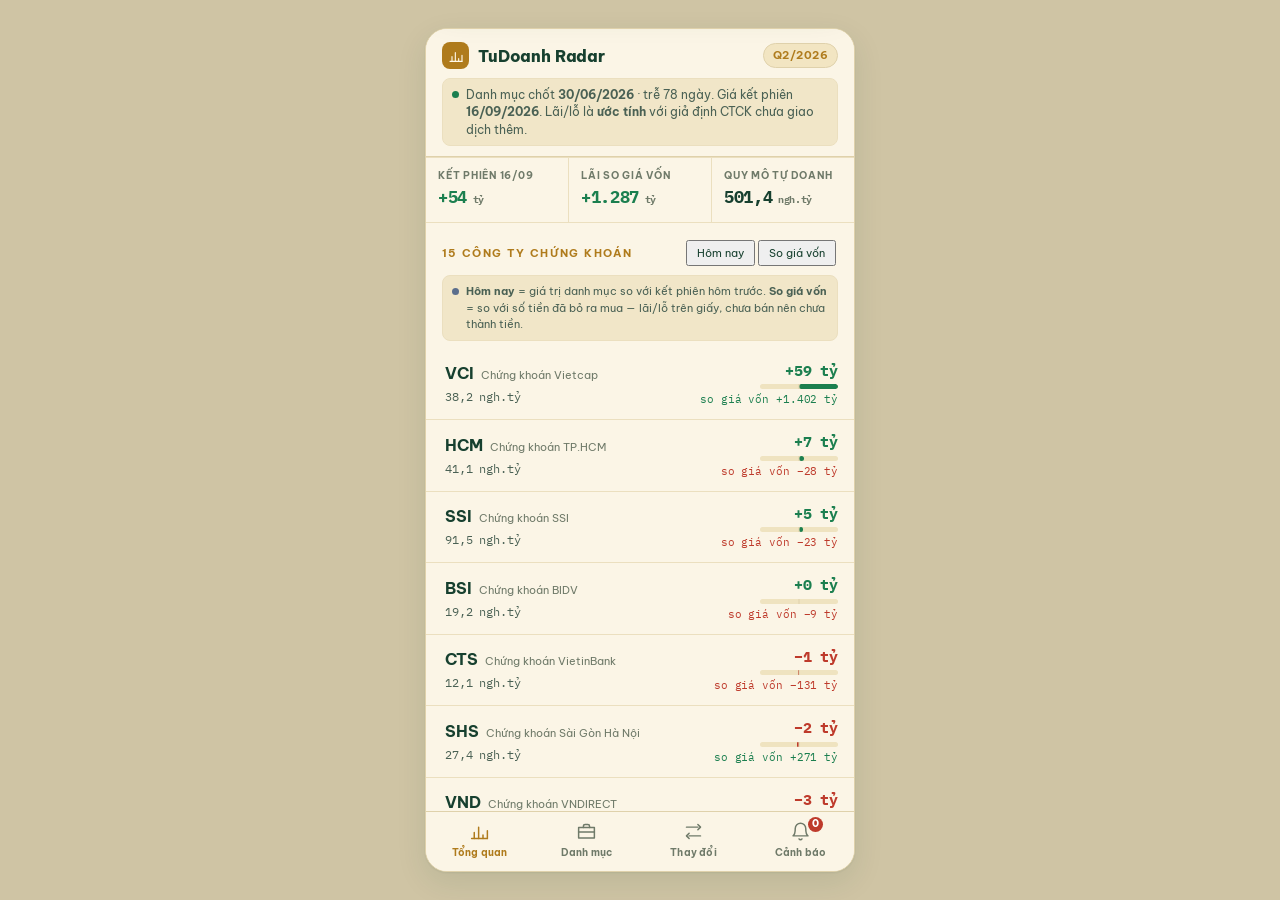
==== commit ee7a02f0: "Mã không khớp lệnh trong phiên không mang biến động cũ đi mãi; chạy lại 16/09 IDP (VCI) đứng im từ 0" ====
--- a/docs/index.html
+++ b/docs/index.html
@@ -140,6 +140,6 @@
 </div>
 </div>
 <script src="config.js?v=58f07027"></script>
-<script src="app.js?v=f4b59eec"></script>
+<script src="app.js?v=9149c331"></script>
 </body>
 </html>
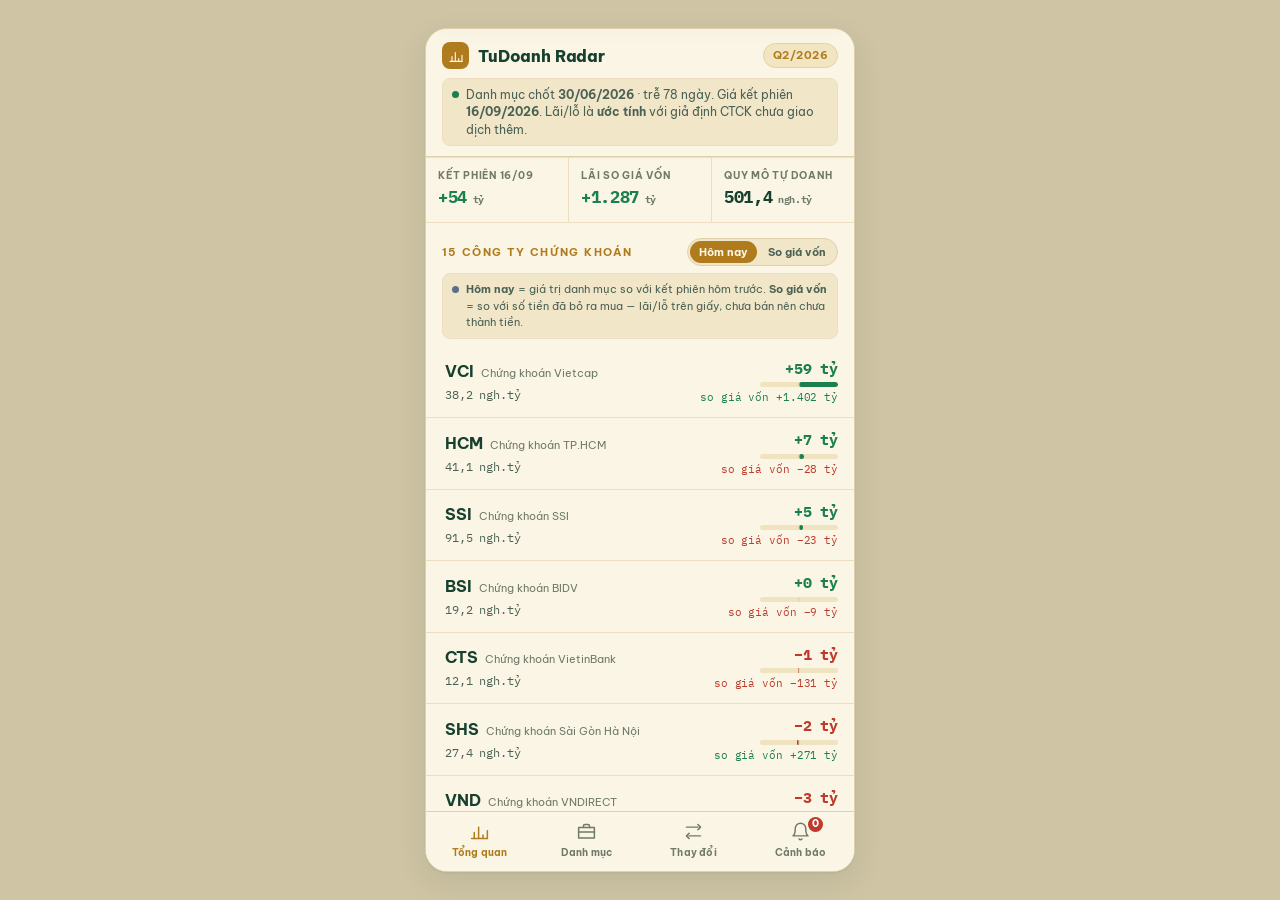
==== commit 86e72496: "Nút Hôm nay / So giá vốn: nút đang chọn nổi màu accent (trước đây thiếu CSS cho aria-pressed) Co-Aut" ====
--- a/docs/index.html
+++ b/docs/index.html
@@ -15,7 +15,7 @@
 <link rel="preconnect" href="https://fonts.googleapis.com">
 <link rel="preconnect" href="https://fonts.gstatic.com" crossorigin>
 <link rel="stylesheet" href="https://fonts.googleapis.com/css2?family=Be+Vietnam+Pro:wght@400;500;600;700;800&family=IBM+Plex+Mono:wght@400;500;600&display=swap">
-<link rel="stylesheet" href="styles.css?v=fab2994d">
+<link rel="stylesheet" href="styles.css?v=8dbc9b1d">
 </head>
 <body>
 <div class="stage">
--- a/docs/styles.css
+++ b/docs/styles.css
@@ -1,372 +1,376 @@
-/* ============================================================
-   Kế thừa nguyên hệ token của KingStock (static/styles.css) —
-   hai app nằm cạnh nhau trên cùng một máy thì phải là anh em.
-   Chỉ thêm token mới cho thứ KingStock không có: nhãn nguồn số
-   liệu, cờ đối chiếu, và bảng màu phân loại cho biểu đồ tỷ trọng.
-   ============================================================ */
-:root{
-  --bg:#CFC4A4;
-  --surface:#FBF5E6;
-  --surface-2:#F1E6C8;
-  --surface-3:#EFE3C0;
-  --line:#DFD1AB;
-  --line-soft:#EBDFBF;
-  --text:#17402F;
-  --text-dim:#4A6154;
-  --text-mute:#6F7A69;
-  --accent:#AF7B1C;
-  --accent-ink:#FFF8E8;
-  --accent-soft:#F2E5C2;
-  --up:#1B7F4F;
-  --down:#BE3A2B;
-  --ref:#AF7B1C;
-  --shadow:0 1px 2px rgba(23,64,47,.07), 0 10px 30px rgba(23,64,47,.10);
-
-  /* Mới: nguồn gốc con số. Cố ý KHÔNG dùng đỏ/xanh — hai màu đó
-     đã dành riêng cho lãi/lỗ, dùng lại sẽ đọc nhầm thành P&L. */
-  --est:#5B6E8C;          /* KL ước tính (suy từ giá) */
-  --est-bg:#E7E9EE;
-  --flag:#C98A12;         /* cờ đối chiếu cần xem lại */
-  --flag-bg:#F7EBCD;
-
-  /* Bảng màu phân loại cho biểu đồ tỷ trọng.
-     Đã chạy qua scripts/validate_palette.js — PASS cả 6 kiểm định
-     (dải sáng, sàn chroma, tách màu cho người mù màu, sàn thị lực
-     thường, tương phản nền). Không có đỏ, không có xanh lá. */
-  --c1:#1D6FB8; --c2:#C4650F; --c3:#6D4AC0; --c4:#0E9488; --c5:#AF7B1C;
-}
-@media (prefers-color-scheme:dark){
-  :root:not([data-theme="light"]){
-    --bg:#0C1E14; --surface:#14301F; --surface-2:#1D3E2A; --surface-3:#22462F;
-    --line:#2B5239; --line-soft:#234630;
-    --text:#F4EBD5; --text-dim:#C3CFBB; --text-mute:#88997F;
-    --accent:#E0B057; --accent-ink:#12281B; --accent-soft:#33482C;
-    --up:#3FBF7F; --down:#E8574C; --ref:#E0B057;
-    --shadow:0 1px 2px rgba(0,0,0,.45), 0 12px 34px rgba(0,0,0,.5);
-    --est:#9DB0CC; --est-bg:#26384A;
-    --flag:#E0B057; --flag-bg:#3A3620;
-    --c1:#3E87C4; --c2:#C97934; --c3:#8A6AD0; --c4:#219A91; --c5:#B98C37;
-  }
-}
-:root[data-theme="dark"]{
-  --bg:#0C1E14; --surface:#14301F; --surface-2:#1D3E2A; --surface-3:#22462F;
-  --line:#2B5239; --line-soft:#234630;
-  --text:#F4EBD5; --text-dim:#C3CFBB; --text-mute:#88997F;
-  --accent:#E0B057; --accent-ink:#12281B; --accent-soft:#33482C;
-  --up:#3FBF7F; --down:#E8574C; --ref:#E0B057;
-  --shadow:0 1px 2px rgba(0,0,0,.45), 0 12px 34px rgba(0,0,0,.5);
-  --est:#9DB0CC; --est-bg:#26384A;
-  --flag:#E0B057; --flag-bg:#3A3620;
-  --c1:#3E87C4; --c2:#C97934; --c3:#8A6AD0; --c4:#219A91; --c5:#B98C37;
-}
-
-*{box-sizing:border-box}
-body{
-  margin:0;background:var(--bg);color:var(--text);
-  font-family:"Be Vietnam Pro",-apple-system,BlinkMacSystemFont,"Segoe UI",Roboto,sans-serif;
-  font-size:15px;line-height:1.5;-webkit-font-smoothing:antialiased;
-}
-.mono{font-family:"IBM Plex Mono",ui-monospace,SFMono-Regular,Menlo,monospace;font-variant-numeric:tabular-nums}
-.num{font-family:"IBM Plex Mono",ui-monospace,Menlo,monospace;font-variant-numeric:tabular-nums;letter-spacing:-.01em}
-button{font:inherit;color:inherit}
-:focus-visible{outline:2px solid var(--accent);outline-offset:2px}
-@media (prefers-reduced-motion:reduce){*{animation:none!important;transition:none!important}}
-
-/* ---------- Khung điện thoại ---------- */
-.stage{min-height:100vh;display:flex;justify-content:center;align-items:flex-start}
-.phone{
-  width:100%;max-width:430px;min-height:100vh;height:100dvh;
-  background:var(--surface);display:flex;flex-direction:column;position:relative;
-  border-left:1px solid var(--line);border-right:1px solid var(--line);
-}
-@media (min-width:900px){
-  .stage{padding:28px 0}
-  .phone{min-height:auto;height:calc(100vh - 56px);border-radius:22px;overflow:hidden;box-shadow:var(--shadow);border:1px solid var(--line)}
-}
-.srcline{font-size:10.5px;color:var(--text-mute);padding:0 16px 10px}
-.err{margin:14px 16px;padding:12px;border:1px solid var(--down);border-radius:10px;font-size:12.5px;background:var(--surface-2)}
-.phone header{
-  flex:0 0 auto;background:var(--surface);border-bottom:1px solid var(--line);
-  padding:13px 16px 10px;display:flex;flex-direction:column;gap:9px;
-}
-.brandrow{display:flex;align-items:center;gap:9px}
-.mark{
-  width:27px;height:27px;border-radius:8px;background:var(--accent);color:var(--accent-ink);
-  display:grid;place-items:center;flex:0 0 auto;
-}
-.brand{font-weight:800;font-size:16px;letter-spacing:-.01em;flex:1}
-.qchip{
-  background:var(--accent-soft);color:var(--accent);border:1px solid var(--line);
-  padding:3px 9px;border-radius:99px;font-size:11px;font-weight:700;letter-spacing:.04em;
-}
-/* Dòng này là yêu cầu thiết kế, không phải trang trí: số liệu trễ 45 ngày
-   mà không nói ra thì người dùng sẽ tự đánh lừa mình. */
-.notice{
-  display:flex;align-items:flex-start;gap:7px;font-size:11.5px;color:var(--text-dim);
-  background:var(--surface-2);border:1px solid var(--line-soft);border-radius:8px;padding:7px 9px;
-}
-.notice .dot{width:7px;height:7px;border-radius:50%;background:var(--up);margin-top:5px;flex:0 0 auto}
-
-.phone main{flex:1 1 auto;overflow-y:auto;overscroll-behavior:contain}
-.panel{display:none}
-.panel.on{display:block}
-.sechead{display:flex;align-items:baseline;justify-content:space-between;gap:10px;padding:15px 16px 7px}
-.sechead h2{margin:0;font-size:10.5px;font-weight:700;letter-spacing:.13em;text-transform:uppercase;color:var(--accent)}
-.sechead .meta{font-size:11px;color:var(--text-mute)}
-
-/* ---------- Dải 3 số tổng ---------- */
-.stats{display:grid;grid-template-columns:repeat(3,1fr);gap:1px;background:var(--line-soft);border-block:1px solid var(--line-soft)}
-.stat{background:var(--surface);padding:11px 12px;display:flex;flex-direction:column;gap:2px;min-width:0}
-.stat .k{font-size:9.5px;letter-spacing:.08em;text-transform:uppercase;color:var(--text-mute);font-weight:700}
-.stat .v{font-size:17px;font-weight:700;letter-spacing:-.02em;white-space:nowrap}
-.stat .u{font-size:10px;color:var(--text-mute)}
-.up{color:var(--up)}.down{color:var(--down)}
-
-/* ---------- Danh sách CTCK ---------- */
-.board{display:flex;flex-direction:column}
-.brow{
-  position:relative;display:grid;grid-template-columns:minmax(0,1fr) auto;gap:10px;
-  align-items:center;padding:11px 16px 11px 19px;
-  border-bottom:1px solid var(--line-soft);background:none;border-left:0;border-right:0;border-top:0;
-  width:100%;text-align:left;cursor:pointer;
-}
-.brow:hover{background:var(--surface-2)}
-.brow::before{content:"";position:absolute;left:0;top:0;bottom:0;width:3px;background:transparent}
-.brow.alert::before{background:var(--down)}
-.bmain{display:flex;flex-direction:column;gap:3px;min-width:0}
-.bsym{display:flex;align-items:baseline;gap:7px}
-.bsym .s{font-weight:700;font-size:15.5px}
-.bsym .n{font-size:11px;color:var(--text-mute);overflow:hidden;text-overflow:ellipsis;white-space:nowrap}
-.bsize{font-size:11.5px;color:var(--text-dim)}
-.bpnl{display:flex;flex-direction:column;align-items:flex-end;gap:3px;flex:0 0 auto}
-.bpnl .v{font-size:14.5px;font-weight:700;white-space:nowrap}
-.bpnl .d{font-size:10.5px;white-space:nowrap}
-/* Thanh lãi/lỗ phân kỳ: gốc ở giữa = 0 */
-.dbar{width:78px;height:5px;background:var(--surface-3);border-radius:99px;position:relative;overflow:hidden}
-.dbar i{position:absolute;top:0;bottom:0;border-radius:99px}
-.dbar::after{content:"";position:absolute;left:50%;top:-1px;bottom:-1px;width:1px;background:var(--line);transform:translateX(-.5px)}
-
-/* ---------- Chip ---------- */
-.chip{
-  display:inline-flex;align-items:center;gap:4px;padding:2px 7px;border-radius:5px;
-  font-size:10px;font-weight:700;letter-spacing:.04em;white-space:nowrap;border:1px solid transparent;
-}
-.chip.est{background:var(--est-bg);color:var(--est);border-color:var(--est)}
-.chip.disc{background:var(--surface-2);color:var(--text-mute);border-color:var(--line)}
-.chip.flag{background:var(--flag-bg);color:var(--flag);border-color:var(--flag)}
-.chip.new{background:rgba(29,111,184,.12);color:var(--c1);border-color:var(--c1)}
-.chip.out{background:rgba(190,58,43,.1);color:var(--down);border-color:var(--down)}
-.chip.add{background:rgba(27,127,79,.11);color:var(--up);border-color:var(--up)}
-.chip.cut{background:var(--surface-2);color:var(--text-dim);border-color:var(--line)}
-.chip.cls{background:var(--accent-soft);color:var(--accent);border-color:var(--accent)}
-/* Nguồn thứ ba: người dùng gõ vào. Tím — không trùng công bố (xám), ước tính (xanh xám), lãi/lỗ (đỏ/xanh). */
-.chip.man{background:rgba(109,74,192,.11);color:var(--c3);border-color:var(--c3)}
-
-/* Ô "không tính được" bấm được → mở nhập tay */
-.linkbtn{
-  border:0;background:none;padding:0;cursor:pointer;font:inherit;
-  color:var(--c3);font-weight:700;text-decoration:underline dotted;text-underline-offset:3px;font-size:inherit;
-}
-.form{display:flex;flex-direction:column;gap:9px}
-.frow{display:grid;grid-template-columns:70px 1fr 1fr 1fr;gap:6px;align-items:end}
-.frow label{display:flex;flex-direction:column;gap:3px;font-size:9.5px;letter-spacing:.06em;text-transform:uppercase;color:var(--text-mute);font-weight:700;min-width:0}
-.frow input{
-  width:100%;min-width:0;background:var(--surface-2);border:1px solid var(--line);border-radius:7px;
-  padding:7px 8px;font:inherit;font-size:13px;color:inherit;
-}
-.frow input.num{font-family:"IBM Plex Mono",Menlo,monospace;text-align:right}
-.fadded{display:flex;flex-direction:column;gap:4px}
-.fadded div{display:grid;grid-template-columns:60px 1fr auto;gap:8px;font-size:12px;padding:5px 0;border-bottom:1px solid var(--line-soft)}
-
-/* ---------- Chọn CTCK ---------- */
-.pickrow{display:flex;gap:7px;overflow-x:auto;padding:11px 16px;border-bottom:1px solid var(--line-soft);scrollbar-width:thin}
-.pick{
-  flex:0 0 auto;border:1px solid var(--line);background:var(--surface-2);color:var(--text-dim);
-  padding:6px 12px;border-radius:99px;font-size:12.5px;font-weight:700;cursor:pointer;
-}
-.pick[aria-pressed="true"]{background:var(--accent);color:var(--accent-ink);border-color:var(--accent)}
-
-.seg.mini{padding:2px;gap:2px}
-.seg.mini button{padding:3px 9px;font-size:11px}
-
-/* ---------- Thẻ tóm tắt danh mục ---------- */
-.sumcard{margin:13px 16px;border:1px solid var(--line);border-radius:12px;background:var(--surface-2);overflow:hidden}
-.sumtop{padding:12px 14px;display:flex;flex-direction:column;gap:11px}
-/* Số lớn duy nhất của thẻ: kết phiên hôm nay. Mọi số khác đứng dưới, nhỏ hơn. */
-.hero{display:flex;flex-direction:column;gap:2px;padding-bottom:10px;border-bottom:1px solid var(--line)}
-.hero .k{font-size:9.5px;letter-spacing:.08em;text-transform:uppercase;color:var(--text-mute);font-weight:700}
-.hero .big{font-size:30px;font-weight:800;letter-spacing:-.03em;line-height:1.1;white-space:nowrap}
-.hero .big .u{font-size:14px;font-weight:600;letter-spacing:0;margin-left:3px}
-.hero .pct{font-size:12px;font-weight:600}
-.hero .pct span{color:var(--text-mute);font-weight:400}
-.sumgrid{display:grid;grid-template-columns:1fr 1fr;gap:9px 12px}
-.sumgrid>div{display:flex;flex-direction:column;gap:1px;min-width:0}
-.sumgrid .k{font-size:9.5px;letter-spacing:.07em;text-transform:uppercase;color:var(--text-mute);font-weight:700}
-.sumgrid .v{font-size:15px;font-weight:700;white-space:nowrap}
-
-/* ---------- Biểu đồ tỷ trọng (thanh xếp chồng) ---------- */
-.compbar{display:flex;gap:2px;height:24px;border-radius:6px;overflow:hidden;background:var(--surface-3)}
-.compbar i{display:block;min-width:3px}
-.compbar i.other{
-  background:repeating-linear-gradient(45deg,var(--surface-3),var(--surface-3) 3px,var(--line) 3px,var(--line) 5px);
-}
-.legend{display:flex;flex-wrap:wrap;gap:5px 13px;font-size:11px;color:var(--text-dim)}
-.legend span{display:inline-flex;align-items:center;gap:5px}
-.legend i{width:9px;height:9px;border-radius:2.5px;flex:0 0 auto}
-.legend i.other{background:repeating-linear-gradient(45deg,var(--surface-3),var(--surface-3) 2px,var(--line) 2px,var(--line) 4px)}
-
-/* ---------- Nhóm tài sản ---------- */
-.acrow{display:flex;gap:6px;padding:0 16px 10px}
-.ac{
-  flex:1;border:1px solid var(--line);background:var(--surface);border-radius:8px;
-  padding:7px 4px;cursor:pointer;display:flex;flex-direction:column;gap:1px;align-items:center;
-}
-.ac[aria-pressed="true"]{background:var(--accent-soft);border-color:var(--accent)}
-.ac .t{font-size:11px;font-weight:700;letter-spacing:.05em}
-.ac .n{font-size:10px;color:var(--text-mute)}
-
-/* ---------- Bảng nắm giữ ---------- */
-.hhead,.hrow{
-  display:grid;grid-template-columns:minmax(56px,auto) minmax(0,1fr) minmax(76px,auto);
-  gap:10px;padding:9px 16px;align-items:center;
-}
-.hhead{
-  font-size:9.5px;letter-spacing:.07em;text-transform:uppercase;color:var(--text-mute);font-weight:700;
-  border-block:1px solid var(--line-soft);background:var(--surface-2);position:sticky;top:0;z-index:2;
-}
-.hrow{border-bottom:1px solid var(--line-soft);background:none;border-left:0;border-right:0;border-top:0;width:100%;text-align:left;cursor:pointer}
-.hrow:hover{background:var(--surface-2)}
-.hsym{display:flex;flex-direction:column;gap:2px;min-width:0}
-.hsym .s{font-weight:700;font-size:14.5px}
-.hmid{display:flex;flex-direction:column;gap:2px;min-width:0;font-size:11px;color:var(--text-dim)}
-.hmid .kl{display:flex;align-items:center;gap:5px;flex-wrap:wrap}
-.hval{display:flex;flex-direction:column;align-items:flex-end;gap:2px;white-space:nowrap}
-.hval .v{font-size:14px;font-weight:600}
-.hval .c{font-size:10.5px;font-weight:600}
-
-/* ---------- Hộp trống / ghi chú ---------- */
-.empty{
-  margin:14px 16px;padding:15px;border:1px dashed var(--line);border-radius:11px;
-  background:var(--surface-2);font-size:12.5px;color:var(--text-dim);line-height:1.6;
-}
-.empty b{color:var(--text);display:block;margin-bottom:4px;font-size:13px}
-
-/* ---------- Cảnh báo ---------- */
-.alert{
-  display:flex;gap:11px;padding:12px 16px;border-bottom:1px solid var(--line-soft);align-items:flex-start;
-}
-.rulebadge{
-  flex:0 0 auto;width:31px;height:31px;border-radius:8px;display:grid;place-items:center;
-  font-size:11.5px;font-weight:800;background:var(--surface-2);border:1px solid var(--line);color:var(--text-dim);
-}
-.rulebadge.hot{background:var(--down);border-color:var(--down);color:#fff}
-.abody{flex:1;min-width:0;display:flex;flex-direction:column;gap:3px}
-.atitle{font-size:13.5px;font-weight:600;line-height:1.4}
-.ameta{font-size:10.5px;color:var(--text-mute)}
-
-/* ---------- Cài đặt ---------- */
-.setrow{padding:13px 16px;border-bottom:1px solid var(--line-soft);display:flex;flex-direction:column;gap:7px}
-.setlab{display:flex;justify-content:space-between;align-items:baseline;gap:10px}
-.setlab .t{font-size:13px;font-weight:600}
-.setlab .v{font-size:13px;font-weight:700;color:var(--accent)}
-.setrow .h{font-size:11px;color:var(--text-mute);line-height:1.5}
-input[type=range]{width:100%;accent-color:var(--accent);margin:0}
-.btn{
-  border:1px solid var(--line);background:var(--surface-2);color:var(--text);
-  padding:9px 15px;border-radius:9px;font-size:13.5px;font-weight:600;cursor:pointer;
-}
-.btn.primary{background:var(--accent);border-color:var(--accent);color:var(--accent-ink)}
-.btn.ghost{background:none}
-
-/* ---------- Danh sách công ty theo dõi (tab Cài đặt) ---------- */
-.trow{
-  display:grid;grid-template-columns:minmax(0,1fr) auto auto;gap:10px;align-items:center;
-  padding:10px 12px 10px 16px;border-bottom:1px solid var(--line-soft);
-}
-.trow.off{opacity:.55}
-.trow .nm{display:flex;flex-direction:column;gap:1px;min-width:0}
-.trow .nm .s{font-weight:700;font-size:14px}
-.trow .nm .n{font-size:10.5px;color:var(--text-mute);overflow:hidden;text-overflow:ellipsis;white-space:nowrap}
-.tbtn{
-  border:1px solid var(--line);background:var(--surface-2);border-radius:7px;
-  padding:5px 9px;font-size:11px;font-weight:600;cursor:pointer;white-space:nowrap;color:var(--text-dim);
-}
-.tbtn.x{width:30px;padding:5px 0;display:grid;place-items:center;color:var(--down)}
-.search{
-  width:100%;background:var(--surface-2);border:1px solid var(--line);border-radius:9px;
-  padding:9px 11px;font:inherit;font-size:14px;color:inherit;
-}
-.urow{
-  display:grid;grid-template-columns:minmax(0,1fr) auto;gap:10px;align-items:center;
-  padding:9px 0;border-bottom:1px solid var(--line-soft);
-}
-.urow .floor{font-size:9.5px;letter-spacing:.06em;color:var(--text-mute);margin-left:6px;font-weight:600}
-.confirm{
-  display:flex;gap:8px;align-items:center;flex-wrap:wrap;padding:9px 12px;
-  background:var(--flag-bg);border-top:1px solid var(--flag);font-size:12px;
-}
-.confirm .btn{padding:5px 10px;font-size:12px}
-
-/* ---------- Xem trước thông báo (mô phỏng thẻ Android) ---------- */
-.notif{
-  margin:4px 0 2px;border:1px solid var(--line);border-radius:14px;background:var(--surface);
-  box-shadow:var(--shadow);padding:11px 13px;display:grid;grid-template-columns:auto 1fr;gap:10px;align-items:start;
-}
-.notif .ic{width:34px;height:34px;border-radius:9px;background:var(--accent);color:var(--accent-ink);display:grid;place-items:center}
-.notif .app{font-size:10.5px;color:var(--text-mute);display:flex;gap:6px;align-items:center}
-.notif .app b{color:var(--text-dim);font-weight:600}
-.notif .ti{font-size:13.5px;font-weight:700;margin-top:2px;line-height:1.35}
-.notif .bo{font-size:12px;color:var(--text-dim);line-height:1.45;margin-top:1px}
-.notif .ac{font-size:11px;color:var(--accent);font-weight:700;margin-top:6px;letter-spacing:.03em}
-
-/* Thông báo thử trượt xuống trong khung điện thoại */
-.toast{
-  position:absolute;left:10px;right:10px;top:8px;z-index:60;
-  transform:translateY(-130%);transition:transform .35s cubic-bezier(.2,.8,.2,1);
-}
-.toast.on{transform:translateY(0)}
-.toast .notif{margin:0}
-
-.pushstate{display:flex;align-items:center;gap:8px;font-size:12px;color:var(--text-dim)}
-.pushstate .dot{width:8px;height:8px;border-radius:50%;background:var(--line);flex:0 0 auto}
-.pushstate.on .dot{background:var(--up)}
-
-/* ---------- Thanh tab dưới ---------- */
-.phone nav{
-  flex:0 0 auto;display:grid;grid-template-columns:repeat(4,1fr);
-  background:var(--surface);border-top:1px solid var(--line);
-}
-.phone nav button{
-  border:0;background:none;padding:9px 2px 11px;cursor:pointer;
-  display:flex;flex-direction:column;align-items:center;gap:3px;color:var(--text-mute);position:relative;
-}
-.phone nav button[aria-selected="true"]{color:var(--accent)}
-.phone nav .tx{font-size:10px;font-weight:700;letter-spacing:.02em}
-.navcount{
-  position:absolute;top:5px;left:calc(50% + 7px);min-width:15px;height:15px;padding:0 4px;
-  border-radius:99px;background:var(--down);color:#fff;font-size:9.5px;font-weight:800;
-  display:grid;place-items:center;
-}
-.icon{width:21px;height:21px;fill:none;stroke:currentColor;stroke-width:1.7;stroke-linecap:round;stroke-linejoin:round}
-.icon.s16{width:16px;height:16px}
-
-/* ---------- Sheet chi tiết ---------- */
-.sheetwrap{
-  position:absolute;inset:0;background:rgba(23,64,47,.4);display:none;
-  align-items:flex-end;z-index:40;
-}
-.sheetwrap.on{display:flex}
-.sheet{
-  width:100%;max-height:82%;background:var(--surface);border-radius:16px 16px 0 0;
-  border-top:1px solid var(--line);display:flex;flex-direction:column;overflow:hidden;
-}
-.sheethead{
-  padding:13px 15px;border-bottom:1px solid var(--line-soft);display:flex;align-items:center;gap:10px;
-}
-.sheethead .s{font-size:17px;font-weight:800}
-.sheethead .sub{font-size:11px;color:var(--text-mute);flex:1}
-.xbtn{border:1px solid var(--line);background:var(--surface-2);border-radius:8px;width:30px;height:30px;display:grid;place-items:center;cursor:pointer;flex:0 0 auto}
-.sheetbody{padding:14px 15px 20px;overflow-y:auto;display:flex;flex-direction:column;gap:13px}
-.kv{display:grid;grid-template-columns:1fr auto;gap:8px 12px;font-size:13px}
-.kv dt{color:var(--text-mute);font-size:12px}
-.kv dd{margin:0;font-weight:600;text-align:right}
+/* ============================================================
+   Kế thừa nguyên hệ token của KingStock (static/styles.css) —
+   hai app nằm cạnh nhau trên cùng một máy thì phải là anh em.
+   Chỉ thêm token mới cho thứ KingStock không có: nhãn nguồn số
+   liệu, cờ đối chiếu, và bảng màu phân loại cho biểu đồ tỷ trọng.
+   ============================================================ */
+:root{
+  --bg:#CFC4A4;
+  --surface:#FBF5E6;
+  --surface-2:#F1E6C8;
+  --surface-3:#EFE3C0;
+  --line:#DFD1AB;
+  --line-soft:#EBDFBF;
+  --text:#17402F;
+  --text-dim:#4A6154;
+  --text-mute:#6F7A69;
+  --accent:#AF7B1C;
+  --accent-ink:#FFF8E8;
+  --accent-soft:#F2E5C2;
+  --up:#1B7F4F;
+  --down:#BE3A2B;
+  --ref:#AF7B1C;
+  --shadow:0 1px 2px rgba(23,64,47,.07), 0 10px 30px rgba(23,64,47,.10);
+
+  /* Mới: nguồn gốc con số. Cố ý KHÔNG dùng đỏ/xanh — hai màu đó
+     đã dành riêng cho lãi/lỗ, dùng lại sẽ đọc nhầm thành P&L. */
+  --est:#5B6E8C;          /* KL ước tính (suy từ giá) */
+  --est-bg:#E7E9EE;
+  --flag:#C98A12;         /* cờ đối chiếu cần xem lại */
+  --flag-bg:#F7EBCD;
+
+  /* Bảng màu phân loại cho biểu đồ tỷ trọng.
+     Đã chạy qua scripts/validate_palette.js — PASS cả 6 kiểm định
+     (dải sáng, sàn chroma, tách màu cho người mù màu, sàn thị lực
+     thường, tương phản nền). Không có đỏ, không có xanh lá. */
+  --c1:#1D6FB8; --c2:#C4650F; --c3:#6D4AC0; --c4:#0E9488; --c5:#AF7B1C;
+}
+@media (prefers-color-scheme:dark){
+  :root:not([data-theme="light"]){
+    --bg:#0C1E14; --surface:#14301F; --surface-2:#1D3E2A; --surface-3:#22462F;
+    --line:#2B5239; --line-soft:#234630;
+    --text:#F4EBD5; --text-dim:#C3CFBB; --text-mute:#88997F;
+    --accent:#E0B057; --accent-ink:#12281B; --accent-soft:#33482C;
+    --up:#3FBF7F; --down:#E8574C; --ref:#E0B057;
+    --shadow:0 1px 2px rgba(0,0,0,.45), 0 12px 34px rgba(0,0,0,.5);
+    --est:#9DB0CC; --est-bg:#26384A;
+    --flag:#E0B057; --flag-bg:#3A3620;
+    --c1:#3E87C4; --c2:#C97934; --c3:#8A6AD0; --c4:#219A91; --c5:#B98C37;
+  }
+}
+:root[data-theme="dark"]{
+  --bg:#0C1E14; --surface:#14301F; --surface-2:#1D3E2A; --surface-3:#22462F;
+  --line:#2B5239; --line-soft:#234630;
+  --text:#F4EBD5; --text-dim:#C3CFBB; --text-mute:#88997F;
+  --accent:#E0B057; --accent-ink:#12281B; --accent-soft:#33482C;
+  --up:#3FBF7F; --down:#E8574C; --ref:#E0B057;
+  --shadow:0 1px 2px rgba(0,0,0,.45), 0 12px 34px rgba(0,0,0,.5);
+  --est:#9DB0CC; --est-bg:#26384A;
+  --flag:#E0B057; --flag-bg:#3A3620;
+  --c1:#3E87C4; --c2:#C97934; --c3:#8A6AD0; --c4:#219A91; --c5:#B98C37;
+}
+
+*{box-sizing:border-box}
+body{
+  margin:0;background:var(--bg);color:var(--text);
+  font-family:"Be Vietnam Pro",-apple-system,BlinkMacSystemFont,"Segoe UI",Roboto,sans-serif;
+  font-size:15px;line-height:1.5;-webkit-font-smoothing:antialiased;
+}
+.mono{font-family:"IBM Plex Mono",ui-monospace,SFMono-Regular,Menlo,monospace;font-variant-numeric:tabular-nums}
+.num{font-family:"IBM Plex Mono",ui-monospace,Menlo,monospace;font-variant-numeric:tabular-nums;letter-spacing:-.01em}
+button{font:inherit;color:inherit}
+:focus-visible{outline:2px solid var(--accent);outline-offset:2px}
+@media (prefers-reduced-motion:reduce){*{animation:none!important;transition:none!important}}
+
+/* ---------- Khung điện thoại ---------- */
+.stage{min-height:100vh;display:flex;justify-content:center;align-items:flex-start}
+.phone{
+  width:100%;max-width:430px;min-height:100vh;height:100dvh;
+  background:var(--surface);display:flex;flex-direction:column;position:relative;
+  border-left:1px solid var(--line);border-right:1px solid var(--line);
+}
+@media (min-width:900px){
+  .stage{padding:28px 0}
+  .phone{min-height:auto;height:calc(100vh - 56px);border-radius:22px;overflow:hidden;box-shadow:var(--shadow);border:1px solid var(--line)}
+}
+.srcline{font-size:10.5px;color:var(--text-mute);padding:0 16px 10px}
+.err{margin:14px 16px;padding:12px;border:1px solid var(--down);border-radius:10px;font-size:12.5px;background:var(--surface-2)}
+.phone header{
+  flex:0 0 auto;background:var(--surface);border-bottom:1px solid var(--line);
+  padding:13px 16px 10px;display:flex;flex-direction:column;gap:9px;
+}
+.brandrow{display:flex;align-items:center;gap:9px}
+.mark{
+  width:27px;height:27px;border-radius:8px;background:var(--accent);color:var(--accent-ink);
+  display:grid;place-items:center;flex:0 0 auto;
+}
+.brand{font-weight:800;font-size:16px;letter-spacing:-.01em;flex:1}
+.qchip{
+  background:var(--accent-soft);color:var(--accent);border:1px solid var(--line);
+  padding:3px 9px;border-radius:99px;font-size:11px;font-weight:700;letter-spacing:.04em;
+}
+/* Dòng này là yêu cầu thiết kế, không phải trang trí: số liệu trễ 45 ngày
+   mà không nói ra thì người dùng sẽ tự đánh lừa mình. */
+.notice{
+  display:flex;align-items:flex-start;gap:7px;font-size:11.5px;color:var(--text-dim);
+  background:var(--surface-2);border:1px solid var(--line-soft);border-radius:8px;padding:7px 9px;
+}
+.notice .dot{width:7px;height:7px;border-radius:50%;background:var(--up);margin-top:5px;flex:0 0 auto}
+
+.phone main{flex:1 1 auto;overflow-y:auto;overscroll-behavior:contain}
+.panel{display:none}
+.panel.on{display:block}
+.sechead{display:flex;align-items:baseline;justify-content:space-between;gap:10px;padding:15px 16px 7px}
+.sechead h2{margin:0;font-size:10.5px;font-weight:700;letter-spacing:.13em;text-transform:uppercase;color:var(--accent)}
+.sechead .meta{font-size:11px;color:var(--text-mute)}
+
+/* ---------- Dải 3 số tổng ---------- */
+.stats{display:grid;grid-template-columns:repeat(3,1fr);gap:1px;background:var(--line-soft);border-block:1px solid var(--line-soft)}
+.stat{background:var(--surface);padding:11px 12px;display:flex;flex-direction:column;gap:2px;min-width:0}
+.stat .k{font-size:9.5px;letter-spacing:.08em;text-transform:uppercase;color:var(--text-mute);font-weight:700}
+.stat .v{font-size:17px;font-weight:700;letter-spacing:-.02em;white-space:nowrap}
+.stat .u{font-size:10px;color:var(--text-mute)}
+.up{color:var(--up)}.down{color:var(--down)}
+
+/* ---------- Danh sách CTCK ---------- */
+.board{display:flex;flex-direction:column}
+.brow{
+  position:relative;display:grid;grid-template-columns:minmax(0,1fr) auto;gap:10px;
+  align-items:center;padding:11px 16px 11px 19px;
+  border-bottom:1px solid var(--line-soft);background:none;border-left:0;border-right:0;border-top:0;
+  width:100%;text-align:left;cursor:pointer;
+}
+.brow:hover{background:var(--surface-2)}
+.brow::before{content:"";position:absolute;left:0;top:0;bottom:0;width:3px;background:transparent}
+.brow.alert::before{background:var(--down)}
+.bmain{display:flex;flex-direction:column;gap:3px;min-width:0}
+.bsym{display:flex;align-items:baseline;gap:7px}
+.bsym .s{font-weight:700;font-size:15.5px}
+.bsym .n{font-size:11px;color:var(--text-mute);overflow:hidden;text-overflow:ellipsis;white-space:nowrap}
+.bsize{font-size:11.5px;color:var(--text-dim)}
+.bpnl{display:flex;flex-direction:column;align-items:flex-end;gap:3px;flex:0 0 auto}
+.bpnl .v{font-size:14.5px;font-weight:700;white-space:nowrap}
+.bpnl .d{font-size:10.5px;white-space:nowrap}
+/* Thanh lãi/lỗ phân kỳ: gốc ở giữa = 0 */
+.dbar{width:78px;height:5px;background:var(--surface-3);border-radius:99px;position:relative;overflow:hidden}
+.dbar i{position:absolute;top:0;bottom:0;border-radius:99px}
+.dbar::after{content:"";position:absolute;left:50%;top:-1px;bottom:-1px;width:1px;background:var(--line);transform:translateX(-.5px)}
+
+/* ---------- Chip ---------- */
+.chip{
+  display:inline-flex;align-items:center;gap:4px;padding:2px 7px;border-radius:5px;
+  font-size:10px;font-weight:700;letter-spacing:.04em;white-space:nowrap;border:1px solid transparent;
+}
+.chip.est{background:var(--est-bg);color:var(--est);border-color:var(--est)}
+.chip.disc{background:var(--surface-2);color:var(--text-mute);border-color:var(--line)}
+.chip.flag{background:var(--flag-bg);color:var(--flag);border-color:var(--flag)}
+.chip.new{background:rgba(29,111,184,.12);color:var(--c1);border-color:var(--c1)}
+.chip.out{background:rgba(190,58,43,.1);color:var(--down);border-color:var(--down)}
+.chip.add{background:rgba(27,127,79,.11);color:var(--up);border-color:var(--up)}
+.chip.cut{background:var(--surface-2);color:var(--text-dim);border-color:var(--line)}
+.chip.cls{background:var(--accent-soft);color:var(--accent);border-color:var(--accent)}
+/* Nguồn thứ ba: người dùng gõ vào. Tím — không trùng công bố (xám), ước tính (xanh xám), lãi/lỗ (đỏ/xanh). */
+.chip.man{background:rgba(109,74,192,.11);color:var(--c3);border-color:var(--c3)}
+
+/* Ô "không tính được" bấm được → mở nhập tay */
+.linkbtn{
+  border:0;background:none;padding:0;cursor:pointer;font:inherit;
+  color:var(--c3);font-weight:700;text-decoration:underline dotted;text-underline-offset:3px;font-size:inherit;
+}
+.form{display:flex;flex-direction:column;gap:9px}
+.frow{display:grid;grid-template-columns:70px 1fr 1fr 1fr;gap:6px;align-items:end}
+.frow label{display:flex;flex-direction:column;gap:3px;font-size:9.5px;letter-spacing:.06em;text-transform:uppercase;color:var(--text-mute);font-weight:700;min-width:0}
+.frow input{
+  width:100%;min-width:0;background:var(--surface-2);border:1px solid var(--line);border-radius:7px;
+  padding:7px 8px;font:inherit;font-size:13px;color:inherit;
+}
+.frow input.num{font-family:"IBM Plex Mono",Menlo,monospace;text-align:right}
+.fadded{display:flex;flex-direction:column;gap:4px}
+.fadded div{display:grid;grid-template-columns:60px 1fr auto;gap:8px;font-size:12px;padding:5px 0;border-bottom:1px solid var(--line-soft)}
+
+/* ---------- Chọn CTCK ---------- */
+.pickrow{display:flex;gap:7px;overflow-x:auto;padding:11px 16px;border-bottom:1px solid var(--line-soft);scrollbar-width:thin}
+.pick{
+  flex:0 0 auto;border:1px solid var(--line);background:var(--surface-2);color:var(--text-dim);
+  padding:6px 12px;border-radius:99px;font-size:12.5px;font-weight:700;cursor:pointer;
+}
+.pick[aria-pressed="true"]{background:var(--accent);color:var(--accent-ink);border-color:var(--accent)}
+
+/* Nút chuyển "Hôm nay / So giá vốn": nút đang chọn nổi màu accent như .pick */
+.seg{display:inline-flex;padding:3px;gap:3px;border:1px solid var(--line);border-radius:99px;background:var(--surface-2)}
+.seg button{border:0;background:transparent;color:var(--text-dim);padding:5px 12px;border-radius:99px;font-size:12.5px;font-weight:700;cursor:pointer}
+.seg button[aria-pressed="true"]{background:var(--accent);color:var(--accent-ink)}
+.seg.mini{padding:2px;gap:2px}
+.seg.mini button{padding:3px 9px;font-size:11px}
+
+/* ---------- Thẻ tóm tắt danh mục ---------- */
+.sumcard{margin:13px 16px;border:1px solid var(--line);border-radius:12px;background:var(--surface-2);overflow:hidden}
+.sumtop{padding:12px 14px;display:flex;flex-direction:column;gap:11px}
+/* Số lớn duy nhất của thẻ: kết phiên hôm nay. Mọi số khác đứng dưới, nhỏ hơn. */
+.hero{display:flex;flex-direction:column;gap:2px;padding-bottom:10px;border-bottom:1px solid var(--line)}
+.hero .k{font-size:9.5px;letter-spacing:.08em;text-transform:uppercase;color:var(--text-mute);font-weight:700}
+.hero .big{font-size:30px;font-weight:800;letter-spacing:-.03em;line-height:1.1;white-space:nowrap}
+.hero .big .u{font-size:14px;font-weight:600;letter-spacing:0;margin-left:3px}
+.hero .pct{font-size:12px;font-weight:600}
+.hero .pct span{color:var(--text-mute);font-weight:400}
+.sumgrid{display:grid;grid-template-columns:1fr 1fr;gap:9px 12px}
+.sumgrid>div{display:flex;flex-direction:column;gap:1px;min-width:0}
+.sumgrid .k{font-size:9.5px;letter-spacing:.07em;text-transform:uppercase;color:var(--text-mute);font-weight:700}
+.sumgrid .v{font-size:15px;font-weight:700;white-space:nowrap}
+
+/* ---------- Biểu đồ tỷ trọng (thanh xếp chồng) ---------- */
+.compbar{display:flex;gap:2px;height:24px;border-radius:6px;overflow:hidden;background:var(--surface-3)}
+.compbar i{display:block;min-width:3px}
+.compbar i.other{
+  background:repeating-linear-gradient(45deg,var(--surface-3),var(--surface-3) 3px,var(--line) 3px,var(--line) 5px);
+}
+.legend{display:flex;flex-wrap:wrap;gap:5px 13px;font-size:11px;color:var(--text-dim)}
+.legend span{display:inline-flex;align-items:center;gap:5px}
+.legend i{width:9px;height:9px;border-radius:2.5px;flex:0 0 auto}
+.legend i.other{background:repeating-linear-gradient(45deg,var(--surface-3),var(--surface-3) 2px,var(--line) 2px,var(--line) 4px)}
+
+/* ---------- Nhóm tài sản ---------- */
+.acrow{display:flex;gap:6px;padding:0 16px 10px}
+.ac{
+  flex:1;border:1px solid var(--line);background:var(--surface);border-radius:8px;
+  padding:7px 4px;cursor:pointer;display:flex;flex-direction:column;gap:1px;align-items:center;
+}
+.ac[aria-pressed="true"]{background:var(--accent-soft);border-color:var(--accent)}
+.ac .t{font-size:11px;font-weight:700;letter-spacing:.05em}
+.ac .n{font-size:10px;color:var(--text-mute)}
+
+/* ---------- Bảng nắm giữ ---------- */
+.hhead,.hrow{
+  display:grid;grid-template-columns:minmax(56px,auto) minmax(0,1fr) minmax(76px,auto);
+  gap:10px;padding:9px 16px;align-items:center;
+}
+.hhead{
+  font-size:9.5px;letter-spacing:.07em;text-transform:uppercase;color:var(--text-mute);font-weight:700;
+  border-block:1px solid var(--line-soft);background:var(--surface-2);position:sticky;top:0;z-index:2;
+}
+.hrow{border-bottom:1px solid var(--line-soft);background:none;border-left:0;border-right:0;border-top:0;width:100%;text-align:left;cursor:pointer}
+.hrow:hover{background:var(--surface-2)}
+.hsym{display:flex;flex-direction:column;gap:2px;min-width:0}
+.hsym .s{font-weight:700;font-size:14.5px}
+.hmid{display:flex;flex-direction:column;gap:2px;min-width:0;font-size:11px;color:var(--text-dim)}
+.hmid .kl{display:flex;align-items:center;gap:5px;flex-wrap:wrap}
+.hval{display:flex;flex-direction:column;align-items:flex-end;gap:2px;white-space:nowrap}
+.hval .v{font-size:14px;font-weight:600}
+.hval .c{font-size:10.5px;font-weight:600}
+
+/* ---------- Hộp trống / ghi chú ---------- */
+.empty{
+  margin:14px 16px;padding:15px;border:1px dashed var(--line);border-radius:11px;
+  background:var(--surface-2);font-size:12.5px;color:var(--text-dim);line-height:1.6;
+}
+.empty b{color:var(--text);display:block;margin-bottom:4px;font-size:13px}
+
+/* ---------- Cảnh báo ---------- */
+.alert{
+  display:flex;gap:11px;padding:12px 16px;border-bottom:1px solid var(--line-soft);align-items:flex-start;
+}
+.rulebadge{
+  flex:0 0 auto;width:31px;height:31px;border-radius:8px;display:grid;place-items:center;
+  font-size:11.5px;font-weight:800;background:var(--surface-2);border:1px solid var(--line);color:var(--text-dim);
+}
+.rulebadge.hot{background:var(--down);border-color:var(--down);color:#fff}
+.abody{flex:1;min-width:0;display:flex;flex-direction:column;gap:3px}
+.atitle{font-size:13.5px;font-weight:600;line-height:1.4}
+.ameta{font-size:10.5px;color:var(--text-mute)}
+
+/* ---------- Cài đặt ---------- */
+.setrow{padding:13px 16px;border-bottom:1px solid var(--line-soft);display:flex;flex-direction:column;gap:7px}
+.setlab{display:flex;justify-content:space-between;align-items:baseline;gap:10px}
+.setlab .t{font-size:13px;font-weight:600}
+.setlab .v{font-size:13px;font-weight:700;color:var(--accent)}
+.setrow .h{font-size:11px;color:var(--text-mute);line-height:1.5}
+input[type=range]{width:100%;accent-color:var(--accent);margin:0}
+.btn{
+  border:1px solid var(--line);background:var(--surface-2);color:var(--text);
+  padding:9px 15px;border-radius:9px;font-size:13.5px;font-weight:600;cursor:pointer;
+}
+.btn.primary{background:var(--accent);border-color:var(--accent);color:var(--accent-ink)}
+.btn.ghost{background:none}
+
+/* ---------- Danh sách công ty theo dõi (tab Cài đặt) ---------- */
+.trow{
+  display:grid;grid-template-columns:minmax(0,1fr) auto auto;gap:10px;align-items:center;
+  padding:10px 12px 10px 16px;border-bottom:1px solid var(--line-soft);
+}
+.trow.off{opacity:.55}
+.trow .nm{display:flex;flex-direction:column;gap:1px;min-width:0}
+.trow .nm .s{font-weight:700;font-size:14px}
+.trow .nm .n{font-size:10.5px;color:var(--text-mute);overflow:hidden;text-overflow:ellipsis;white-space:nowrap}
+.tbtn{
+  border:1px solid var(--line);background:var(--surface-2);border-radius:7px;
+  padding:5px 9px;font-size:11px;font-weight:600;cursor:pointer;white-space:nowrap;color:var(--text-dim);
+}
+.tbtn.x{width:30px;padding:5px 0;display:grid;place-items:center;color:var(--down)}
+.search{
+  width:100%;background:var(--surface-2);border:1px solid var(--line);border-radius:9px;
+  padding:9px 11px;font:inherit;font-size:14px;color:inherit;
+}
+.urow{
+  display:grid;grid-template-columns:minmax(0,1fr) auto;gap:10px;align-items:center;
+  padding:9px 0;border-bottom:1px solid var(--line-soft);
+}
+.urow .floor{font-size:9.5px;letter-spacing:.06em;color:var(--text-mute);margin-left:6px;font-weight:600}
+.confirm{
+  display:flex;gap:8px;align-items:center;flex-wrap:wrap;padding:9px 12px;
+  background:var(--flag-bg);border-top:1px solid var(--flag);font-size:12px;
+}
+.confirm .btn{padding:5px 10px;font-size:12px}
+
+/* ---------- Xem trước thông báo (mô phỏng thẻ Android) ---------- */
+.notif{
+  margin:4px 0 2px;border:1px solid var(--line);border-radius:14px;background:var(--surface);
+  box-shadow:var(--shadow);padding:11px 13px;display:grid;grid-template-columns:auto 1fr;gap:10px;align-items:start;
+}
+.notif .ic{width:34px;height:34px;border-radius:9px;background:var(--accent);color:var(--accent-ink);display:grid;place-items:center}
+.notif .app{font-size:10.5px;color:var(--text-mute);display:flex;gap:6px;align-items:center}
+.notif .app b{color:var(--text-dim);font-weight:600}
+.notif .ti{font-size:13.5px;font-weight:700;margin-top:2px;line-height:1.35}
+.notif .bo{font-size:12px;color:var(--text-dim);line-height:1.45;margin-top:1px}
+.notif .ac{font-size:11px;color:var(--accent);font-weight:700;margin-top:6px;letter-spacing:.03em}
+
+/* Thông báo thử trượt xuống trong khung điện thoại */
+.toast{
+  position:absolute;left:10px;right:10px;top:8px;z-index:60;
+  transform:translateY(-130%);transition:transform .35s cubic-bezier(.2,.8,.2,1);
+}
+.toast.on{transform:translateY(0)}
+.toast .notif{margin:0}
+
+.pushstate{display:flex;align-items:center;gap:8px;font-size:12px;color:var(--text-dim)}
+.pushstate .dot{width:8px;height:8px;border-radius:50%;background:var(--line);flex:0 0 auto}
+.pushstate.on .dot{background:var(--up)}
+
+/* ---------- Thanh tab dưới ---------- */
+.phone nav{
+  flex:0 0 auto;display:grid;grid-template-columns:repeat(4,1fr);
+  background:var(--surface);border-top:1px solid var(--line);
+}
+.phone nav button{
+  border:0;background:none;padding:9px 2px 11px;cursor:pointer;
+  display:flex;flex-direction:column;align-items:center;gap:3px;color:var(--text-mute);position:relative;
+}
+.phone nav button[aria-selected="true"]{color:var(--accent)}
+.phone nav .tx{font-size:10px;font-weight:700;letter-spacing:.02em}
+.navcount{
+  position:absolute;top:5px;left:calc(50% + 7px);min-width:15px;height:15px;padding:0 4px;
+  border-radius:99px;background:var(--down);color:#fff;font-size:9.5px;font-weight:800;
+  display:grid;place-items:center;
+}
+.icon{width:21px;height:21px;fill:none;stroke:currentColor;stroke-width:1.7;stroke-linecap:round;stroke-linejoin:round}
+.icon.s16{width:16px;height:16px}
+
+/* ---------- Sheet chi tiết ---------- */
+.sheetwrap{
+  position:absolute;inset:0;background:rgba(23,64,47,.4);display:none;
+  align-items:flex-end;z-index:40;
+}
+.sheetwrap.on{display:flex}
+.sheet{
+  width:100%;max-height:82%;background:var(--surface);border-radius:16px 16px 0 0;
+  border-top:1px solid var(--line);display:flex;flex-direction:column;overflow:hidden;
+}
+.sheethead{
+  padding:13px 15px;border-bottom:1px solid var(--line-soft);display:flex;align-items:center;gap:10px;
+}
+.sheethead .s{font-size:17px;font-weight:800}
+.sheethead .sub{font-size:11px;color:var(--text-mute);flex:1}
+.xbtn{border:1px solid var(--line);background:var(--surface-2);border-radius:8px;width:30px;height:30px;display:grid;place-items:center;cursor:pointer;flex:0 0 auto}
+.sheetbody{padding:14px 15px 20px;overflow-y:auto;display:flex;flex-direction:column;gap:13px}
+.kv{display:grid;grid-template-columns:1fr auto;gap:8px 12px;font-size:13px}
+.kv dt{color:var(--text-mute);font-size:12px}
+.kv dd{margin:0;font-weight:600;text-align:right}
